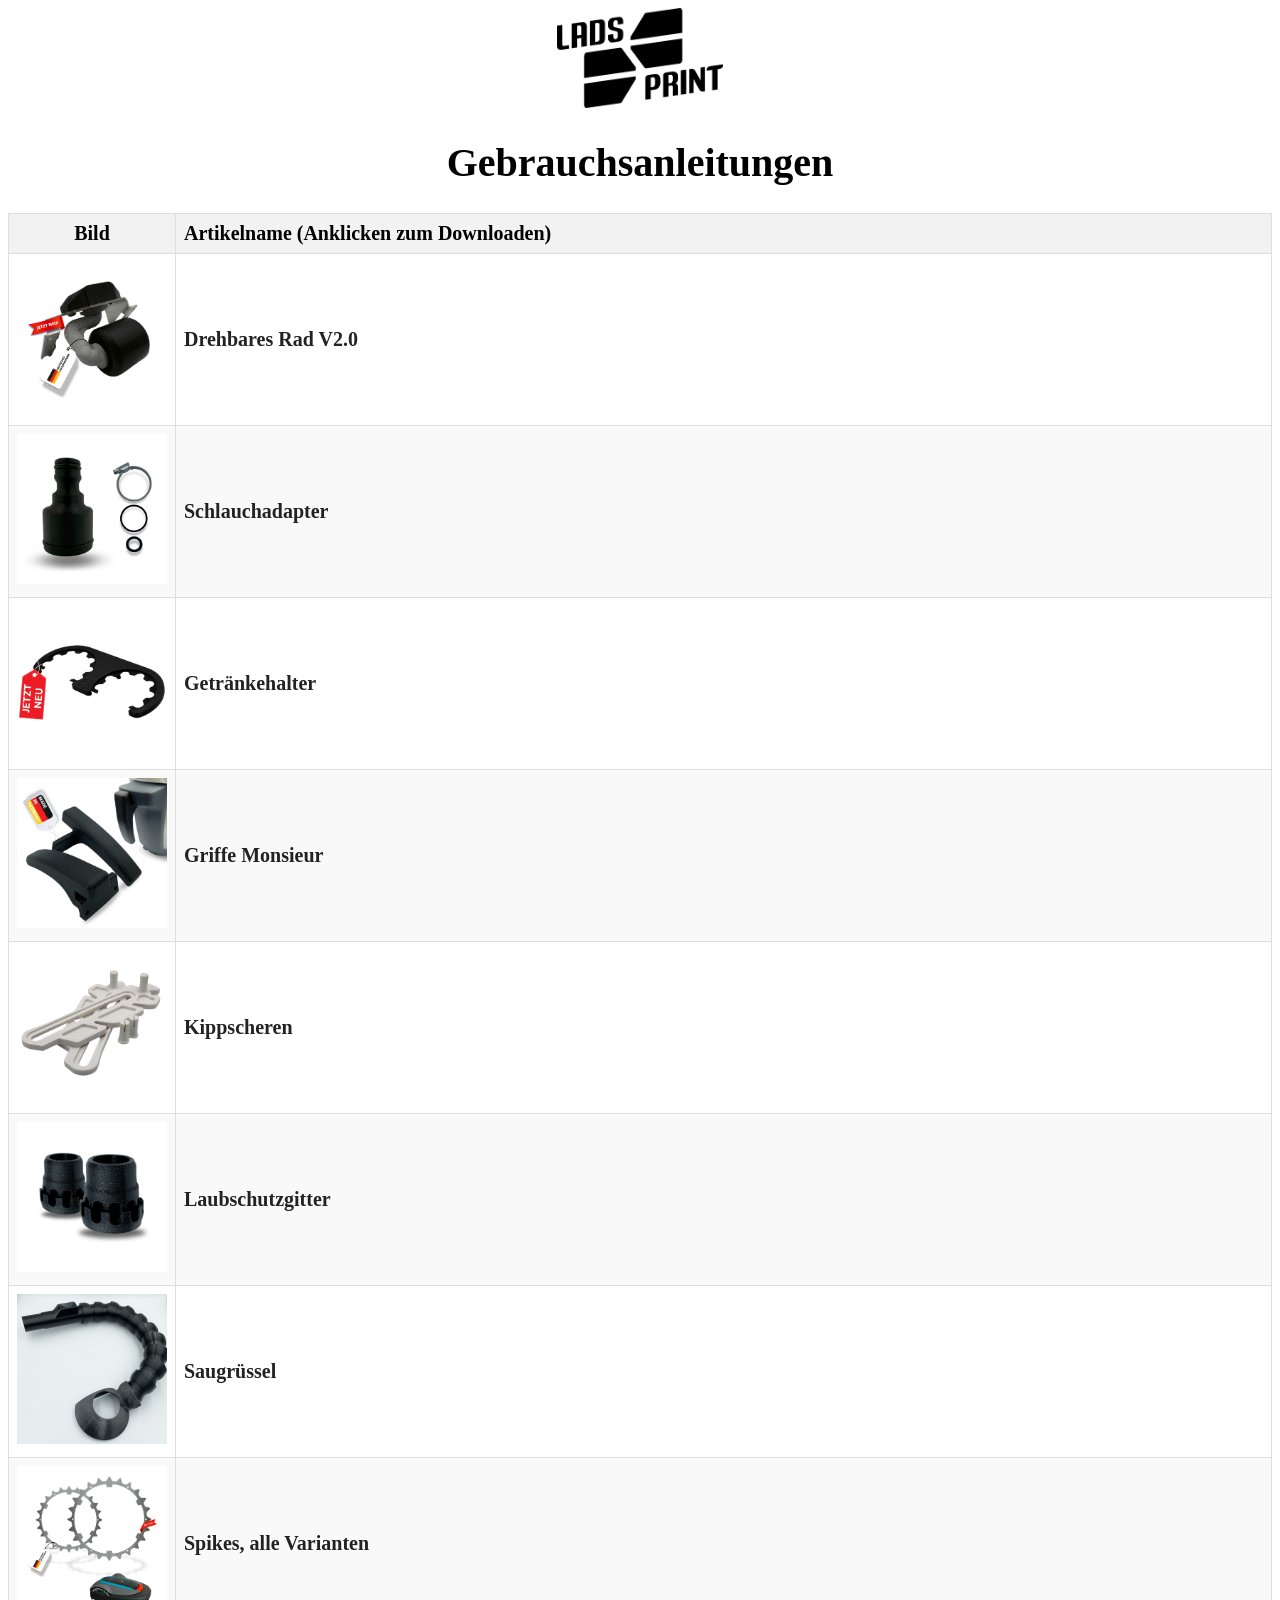
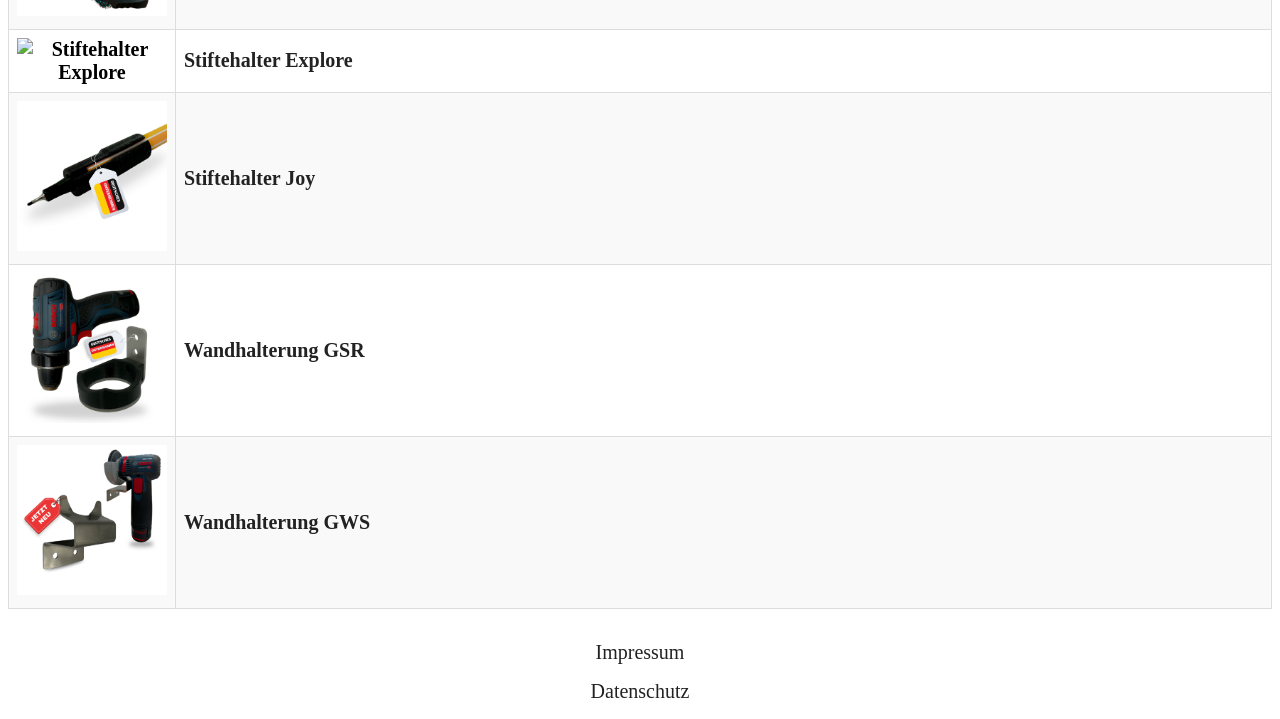
==== index.html @ 2e727a6b "Update" ====
<!DOCTYPE html>
<html lang="de">
<head>
  <meta charset="UTF-8">
  <meta name="viewport" content="width=device-width, initial-scale=1.0">
  <title>PDF-Übersicht</title>
  <link rel="stylesheet" href="https://cdn.datatables.net/2.3.1/css/dataTables.dataTables.css" />
  <style>
    table {
      width: 100%;
      border-collapse: collapse;
    }
    th, td {
      border: 1px solid #ddd;
      padding: 8px;
    }
    th {
      text-align: left;
      background-color: #f2f2f2;
    }
    h1 {
      text-align: center;
      font-size: 40px;
    }
    #meineTabelle td {
      font-size: 20px;
      font-weight: bold;
    }
    #meineTabelle th {
      font-size: 20px;
      font-weight: bold;
    }
    #meineTabelle th:nth-child(1),
    #meineTabelle td:nth-child(1) {
      max-width: 180px; 
      width:120px;
      text-align: center;
      vertical-align: middle;
    }
    #meineTabelle td:nth-child(1) img {
      display: inline-block;
    }
    tr:nth-child(even) {background-color: #f9f9f9;}
    tr:hover {background-color: #eaeaea;}
    a {
      color: #222;
      text-decoration: none;
    }
    a:hover {
      color: #007bff;
      text-decoration: underline;
    }
    header {
      text-align: center;
    }
    footer {
      margin-top: 2em;
      text-align: center;
    }
  </style>
</head>
<body>
  <header>
    <img src="logo/LADS_PRINT_LOGO_SCHWARZ.png" alt="Firmenlogo" style="height: 100px;">
  </header>
  <h1>Gebrauchsanleitungen</h1>
  <table id="meineTabelle">
    <thead>
      <tr>
        <th>Bild</th>
        <th>Artikelname (Anklicken zum Downloaden)</th>
      </tr>
    </thead>
    <tbody>
      <!-- Hier wird der Inhalt per JavaScript eingefügt -->
    </tbody>
  </table>
  <footer>
    <p>
      <a href="impressum.html" style="font-size: 20px;" onclick="sessionStorage.setItem('scrollPosition', window.scrollY);">Impressum</a>
    </p>
    <p>
      <a href="Datenschutz.html" style="font-size: 20px;" onclick="sessionStorage.setItem('scrollPosition', window.scrollY);">Datenschutz</a>
    </p>
  </footer>

  <script src="https://code.jquery.com/jquery-3.7.1.min.js"></script>
  <script src="https://cdn.datatables.net/2.3.1/js/dataTables.js"></script>
  <script>
    // Scrollposition beim Verlassen speichern (z.B. bei Neuladen oder Verlassen der Seite)
    window.addEventListener('beforeunload', function() {
      sessionStorage.setItem('scrollPosition', window.scrollY);
    });

    // Scrollposition auch beim pageshow-Event wiederherstellen (wichtig für bfcache)
    window.addEventListener('pageshow', function(event) {
      // DataTable muss ggf. schon initialisiert sein, daher in setTimeout
      setTimeout(function() {
        const scrollY = sessionStorage.getItem('scrollPosition');
        if (scrollY !== null) {
          window.scrollTo(0, parseInt(scrollY, 10));
          sessionStorage.removeItem('scrollPosition');
        }
      }, 0);
    });

    $(document).ready(function() {
      // Artikeldaten als Array von Objekten
      const artikelListe = [
        { name: "Drehbares Rad V2.0", dateiname: "006_B__DH2.0__Gebrauchsanleitung__25__01__11__V01" },
        { name: "Schlauchadapter", dateiname: "002_EF__12z__V03__Gebrauchsanleitung__25__04__06___V01" },
        { name: "Getränkehalter", dateiname: "005_A__T4__Gebrauchsanleitung__24_09_22__V01" },
        { name: "Griffe Monsieur", dateiname: "019_A__CC__Gebrauchsanweisung__04_12_01__V02" },
        { name: "Kippscheren", dateiname: "023_A__41A__V01__Gebrauchsanleitung__24_10_28__V01" },
        { name: "Laubschutzgitter", dateiname: "027_A__T4__Laubschutzgitter__Gebrauchsanleitung__V01" },
        { name: "Saugrüssel", dateiname: "032_A__Saug_PBD40__Gebrauchsanleitung__V01" },
        { name: "Spikes, alle Varianten", dateiname: "Spikes_Montage_Betriebsanleitung__25_04_06__V03" },
        { name: "Stiftehalter Explore", dateiname: "025_A__Explore__Gebrauchsanweisung__V02" },
        { name: "Stiftehalter Joy", dateiname: "025_B__Joy__Gebrauchsanleitung__24_10_28__V01" },
        { name: "Wandhalterung GSR", dateiname: "035_B__GSR__V01__Gebrauchsanleitung__24__12__30__V02" },
        { name: "Wandhalterung GWS", dateiname: "036_B__GWS_Kantteil__Gebrauchsanleitung__25__05__20__V01" }
        // Weitere Artikel nach gleichem Muster ergänzen
      ];

      const $tbody = $('#meineTabelle tbody');
      artikelListe.forEach(artikel => {
        const bildPfad = `bilder/${artikel.dateiname}.jpg`;
        const pdfPfad = `pdfs/${artikel.dateiname}.pdf`;
        const $tr = $(`
          <tr>
            <td><img src="${bildPfad}" alt="${artikel.name}" style="max-width: 150px; height: auto;"></td>
            <td><a href="${pdfPfad}" target="_blank">${artikel.name}</a></td>
          </tr>
        `);
        $tbody.append($tr);
      });

      // DataTable initialisieren
      $('#meineTabelle').DataTable({
        autoWidth: false,
        order: [[1, 'asc']],
        pageLength: 25,
        language: {
          url: 'https://cdn.datatables.net/plug-ins/2.0.7/i18n/de-DE.json'
        }
      });
    });
  </script>
</body>
</html>
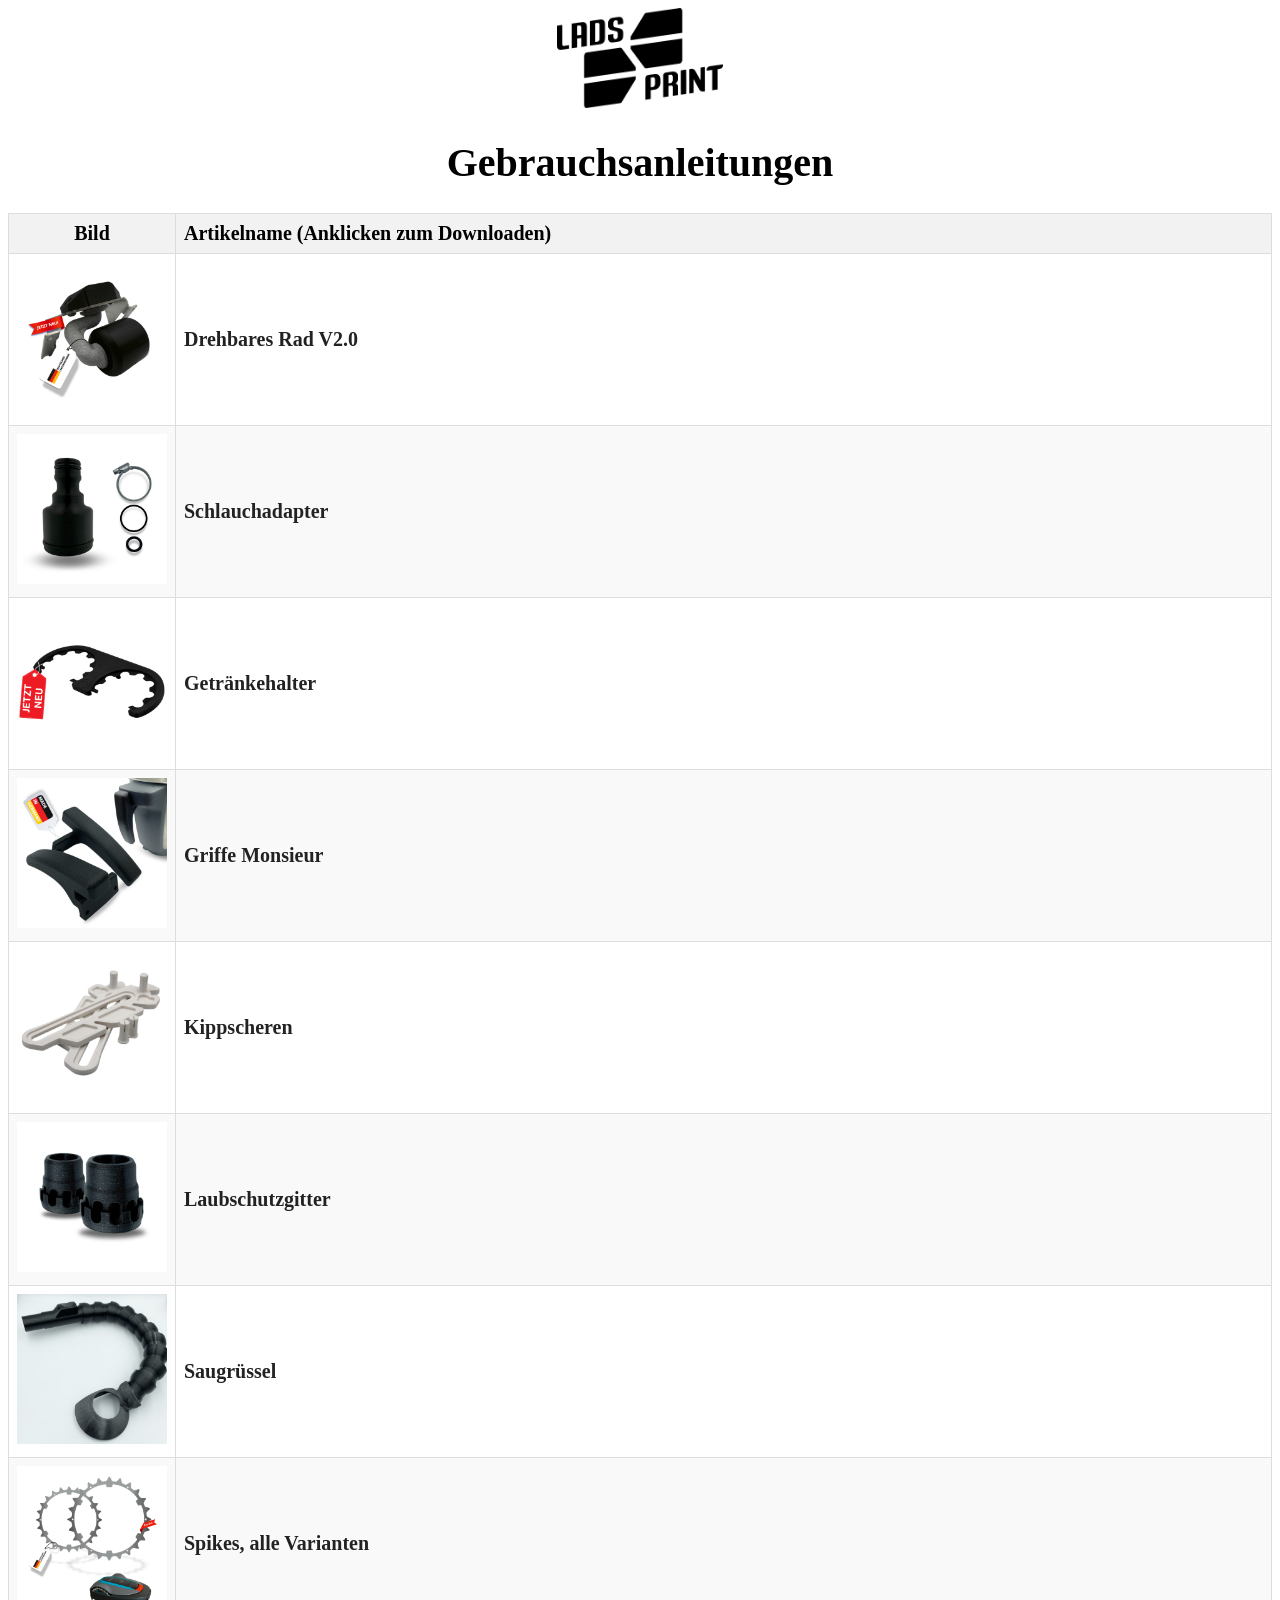
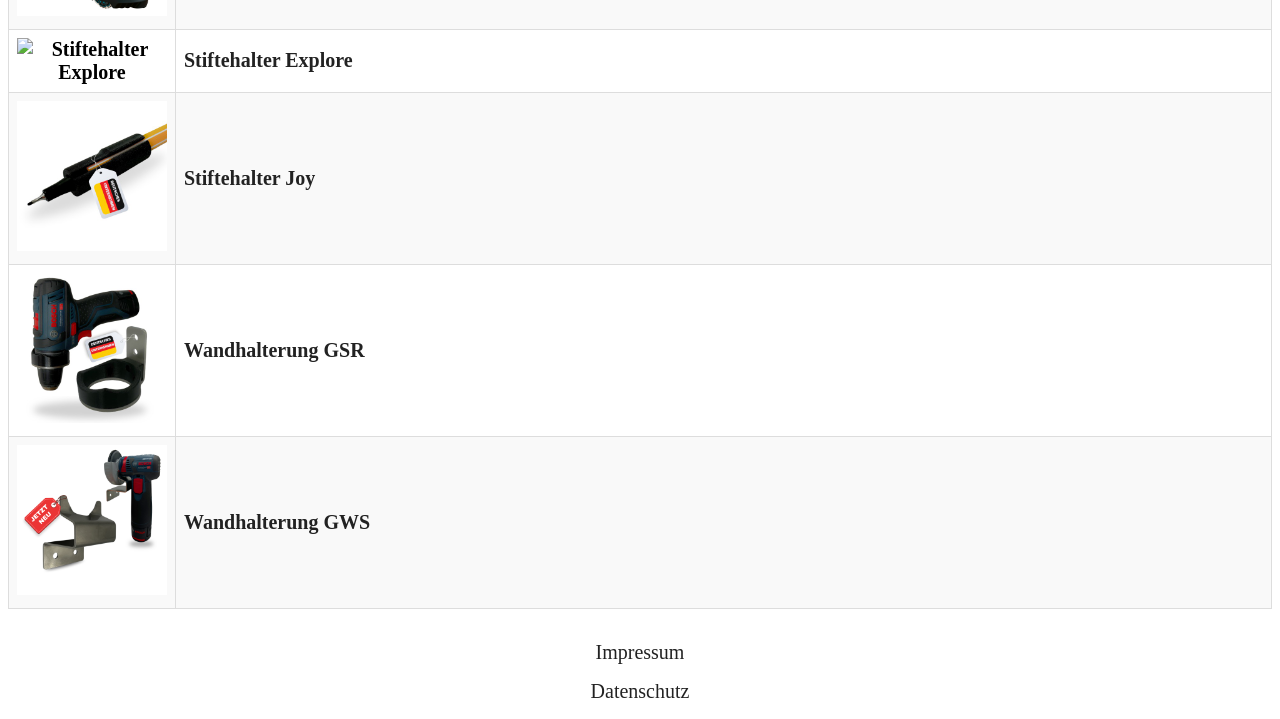
==== commit f8c9fb06: "Schlauchadapter angepasst" ====
--- a/index.html
+++ b/index.html
@@ -108,7 +108,7 @@
       // Artikeldaten als Array von Objekten
       const artikelListe = [
         { name: "Drehbares Rad V2.0", dateiname: "006_B__DH2.0__Gebrauchsanleitung__25__01__11__V01" },
-        { name: "Schlauchadapter", dateiname: "002_EF__12z__V03__Gebrauchsanleitung__25__04__06___V01" },
+        { name: "Schlauchadapter", dateiname: "002_EF__12z__V03__Gebrauchsanleitung__25__05__25___V02" },
         { name: "Getränkehalter", dateiname: "005_A__T4__Gebrauchsanleitung__24_09_22__V01" },
         { name: "Griffe Monsieur", dateiname: "019_A__CC__Gebrauchsanweisung__04_12_01__V02" },
         { name: "Kippscheren", dateiname: "023_A__41A__V01__Gebrauchsanleitung__24_10_28__V01" },
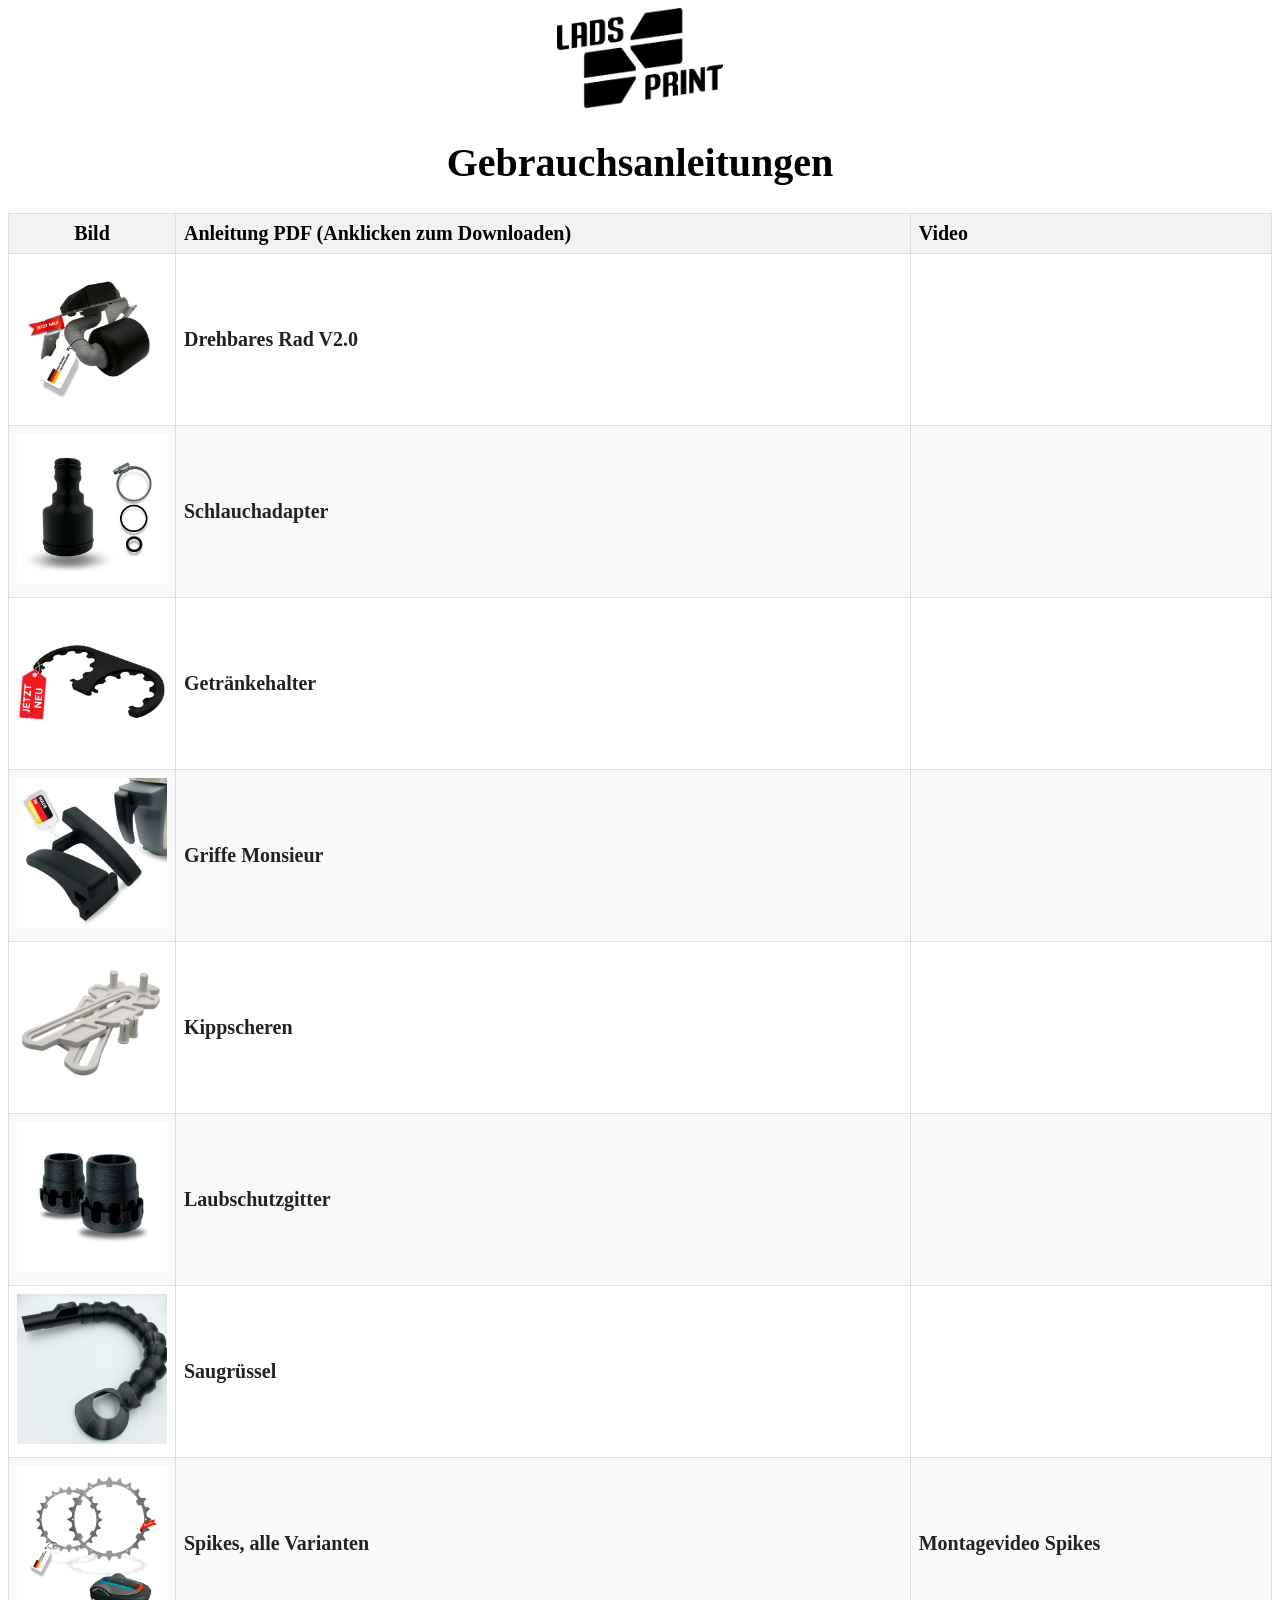
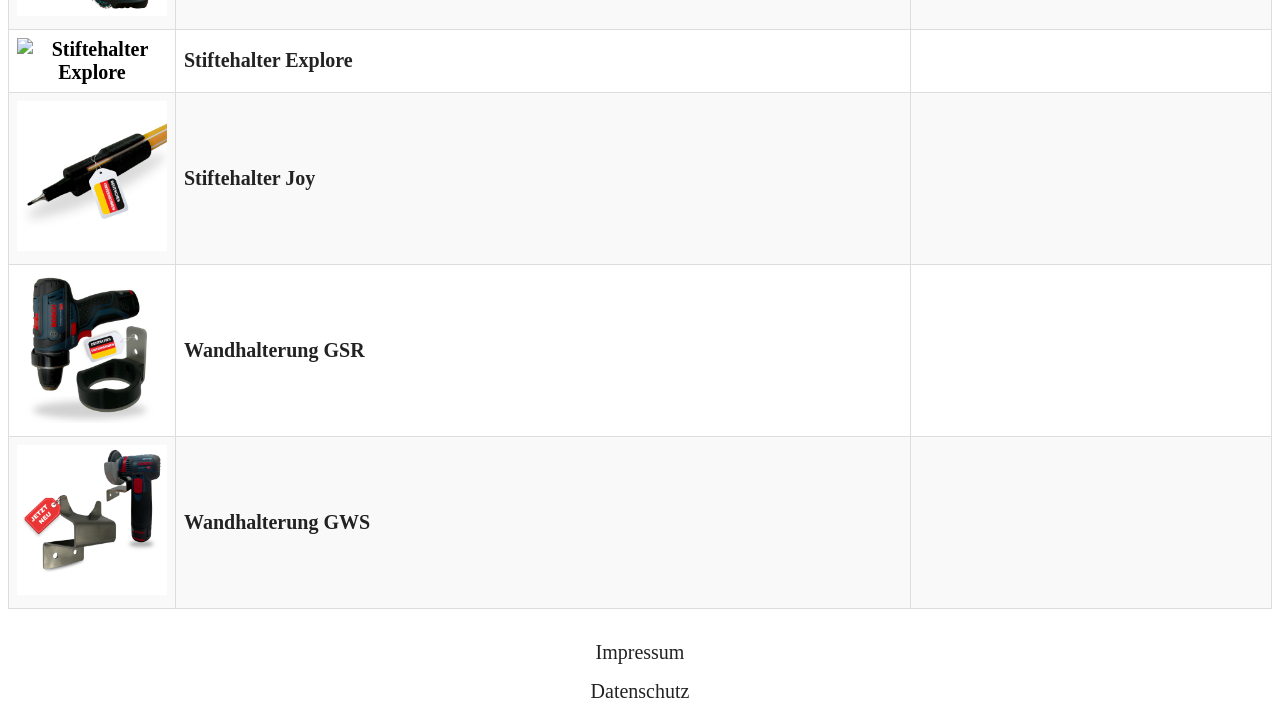
==== commit dfde6b64: "Video Video Spalte eingefügt + Montagevideo Spikes" ====
--- a/index.html
+++ b/index.html
@@ -57,6 +57,49 @@
       margin-top: 2em;
       text-align: center;
     }
+    /* Modal Styles für Video */
+    #videoModal {
+      display: none;
+      position: fixed;
+      z-index: 1000;
+      left: 0; top: 0; width: 100vw; height: 100vh;
+      background: rgba(0,0,0,0.7);
+      justify-content: center;
+      align-items: center;
+    }
+    #videoModalContent {
+      background: #fff;
+      padding: 20px;
+      border-radius: 8px;
+      max-width: 90vw;
+      max-height: 90vh;
+      box-shadow: 0 0 20px #000;
+      position: relative;
+    }
+    #videoModalClose {
+      position: absolute;
+      top: -25px; /* weiter nach oben */
+      right: -25px; /* weiter nach rechts */
+      font-size: 40px;
+      cursor: pointer;
+      color: #333;
+      background: #fff;
+      border-radius: 50%;
+      width: 48px;
+      height: 48px;
+      display: flex;
+      align-items: center;
+      justify-content: center;
+      box-shadow: 0 2px 8px rgba(0,0,0,0.2);
+      z-index: 1100;
+      border: 1px solid #ccc;
+    }
+    #videoModal video {
+      max-width: 80vw;
+      max-height: 70vh;
+      display: block;
+      margin: 0 auto;
+    }
   </style>
 </head>
 <body>
@@ -66,13 +109,14 @@
   <h1>Gebrauchsanleitungen</h1>
   <table id="meineTabelle">
     <thead>
-      <tr>
-        <th>Bild</th>
-        <th>Artikelname (Anklicken zum Downloaden)</th>
-      </tr>
+    <tr>
+      <th>Bild</th>
+      <th>Anleitung PDF (Anklicken zum Downloaden)</th>
+      <th>Video</th>
+    </tr>
     </thead>
     <tbody>
-      <!-- Hier wird der Inhalt per JavaScript eingefügt -->
+    <!-- Hier wird der Inhalt per JavaScript eingefügt -->
     </tbody>
   </table>
   <footer>
@@ -84,6 +128,14 @@
     </p>
   </footer>
 
+  <!-- Video Modal -->
+  <div id="videoModal">
+    <div id="videoModalContent">
+      <span id="videoModalClose">&times;</span>
+      <video id="videoPlayer" controls></video>
+    </div>
+  </div>
+
   <script src="https://code.jquery.com/jquery-3.7.1.min.js"></script>
   <script src="https://cdn.datatables.net/2.3.1/js/dataTables.js"></script>
   <script>
@@ -94,7 +146,6 @@
 
     // Scrollposition auch beim pageshow-Event wiederherstellen (wichtig für bfcache)
     window.addEventListener('pageshow', function(event) {
-      // DataTable muss ggf. schon initialisiert sein, daher in setTimeout
       setTimeout(function() {
         const scrollY = sessionStorage.getItem('scrollPosition');
         if (scrollY !== null) {
@@ -105,7 +156,7 @@
     });
 
     $(document).ready(function() {
-      // Artikeldaten als Array von Objekten
+      // Artikeldaten als Array von Objekten, jetzt mit optionalem video und videoTitle
       const artikelListe = [
         { name: "Drehbares Rad V2.0", dateiname: "006_B__DH2.0__Gebrauchsanleitung__25__01__11__V01" },
         { name: "Schlauchadapter", dateiname: "002_EF__12z__V03__Gebrauchsanleitung__25__05__25___V02" },
@@ -114,7 +165,12 @@
         { name: "Kippscheren", dateiname: "023_A__41A__V01__Gebrauchsanleitung__24_10_28__V01" },
         { name: "Laubschutzgitter", dateiname: "027_A__T4__Laubschutzgitter__Gebrauchsanleitung__V01" },
         { name: "Saugrüssel", dateiname: "032_A__Saug_PBD40__Gebrauchsanleitung__V01" },
-        { name: "Spikes, alle Varianten", dateiname: "Spikes_Montage_Betriebsanleitung__25_04_06__V03" },
+        { 
+          name: "Spikes, alle Varianten", 
+          dateiname: "Spikes_Montage_Betriebsanleitung__25_04_06__V03", 
+          video: "videos/spikes.mp4",
+          videoTitle: "Montagevideo Spikes"
+        },
         { name: "Stiftehalter Explore", dateiname: "025_A__Explore__Gebrauchsanweisung__V02" },
         { name: "Stiftehalter Joy", dateiname: "025_B__Joy__Gebrauchsanleitung__24_10_28__V01" },
         { name: "Wandhalterung GSR", dateiname: "035_B__GSR__V01__Gebrauchsanleitung__24__12__30__V02" },
@@ -126,10 +182,17 @@
       artikelListe.forEach(artikel => {
         const bildPfad = `bilder/${artikel.dateiname}.jpg`;
         const pdfPfad = `pdfs/${artikel.dateiname}.pdf`;
+        // Video-Link, falls vorhanden, mit individuellem Titel
+        let videoHtml = '';
+        if (artikel.video) {
+          const videoLinkText = artikel.videoTitle ? artikel.videoTitle : (artikel.name + " Video");
+          videoHtml = `<a href="#" class="video-link" data-video="${artikel.video}">${videoLinkText}</a>`;
+        }
         const $tr = $(`
           <tr>
             <td><img src="${bildPfad}" alt="${artikel.name}" style="max-width: 150px; height: auto;"></td>
             <td><a href="${pdfPfad}" target="_blank">${artikel.name}</a></td>
+            <td>${videoHtml}</td>
           </tr>
         `);
         $tbody.append($tr);
@@ -144,6 +207,35 @@
           url: 'https://cdn.datatables.net/plug-ins/2.0.7/i18n/de-DE.json'
         }
       });
+
+      // Video Modal Logik
+      $(document).on('click', '.video-link', function(e) {
+        e.preventDefault();
+        const videoSrc = $(this).data('video');
+        const video = $('#videoPlayer');
+        video.attr('src', videoSrc);
+        $('#videoModal').css('display', 'flex');
+        // Video automatisch abspielen
+        setTimeout(function() {
+          video.get(0).play();
+        }, 100);
+      });
+      $('#videoModalClose, #videoModal').on('click', function(e) {
+        // Schließen, wenn auf das X oder den Hintergrund geklickt wird
+        if (e.target === this) {
+          $('#videoPlayer').get(0).pause();
+          $('#videoPlayer').attr('src', '');
+          $('#videoModal').hide();
+        }
+      });
+      // Stoppe Video beim Schließen mit ESC
+      $(document).on('keydown', function(e) {
+        if (e.key === "Escape") {
+          $('#videoPlayer').get(0).pause();
+          $('#videoPlayer').attr('src', '');
+          $('#videoModal').hide();
+        }
+      });
     });
   </script>
 </body>
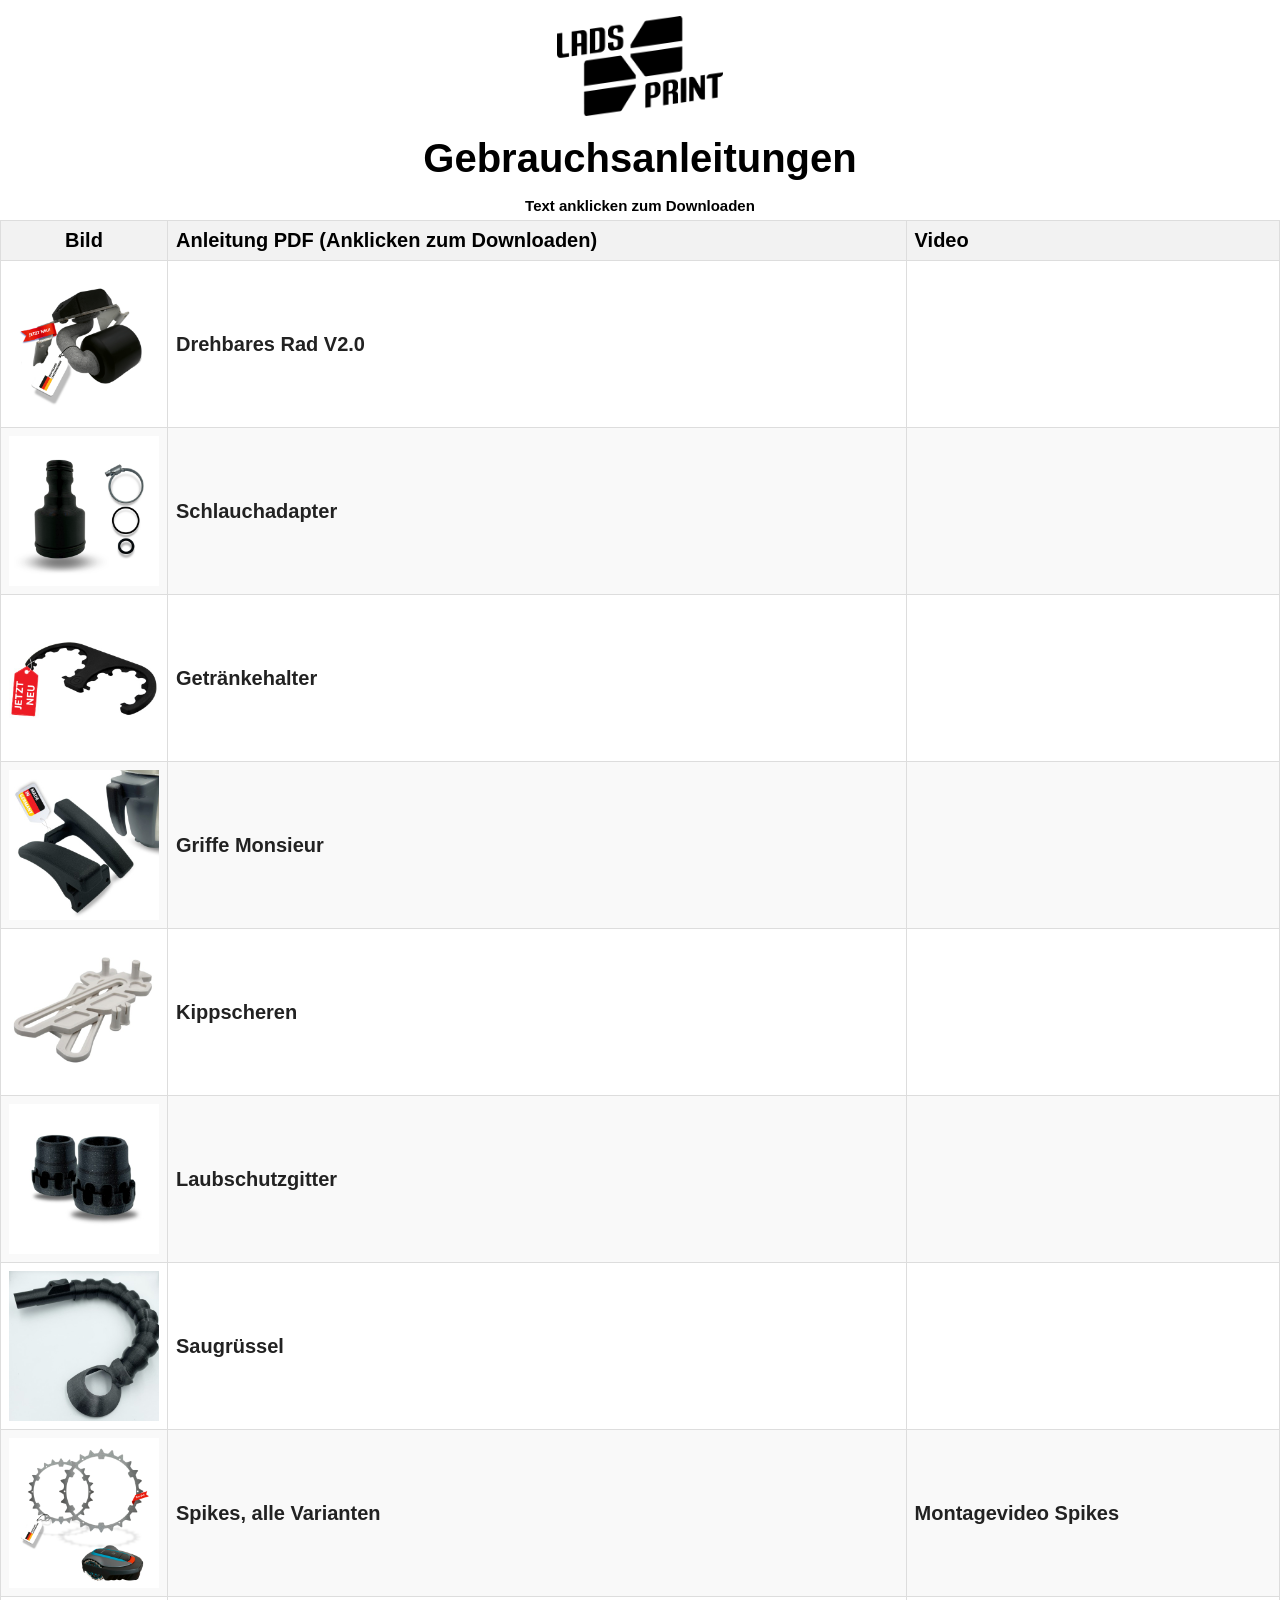
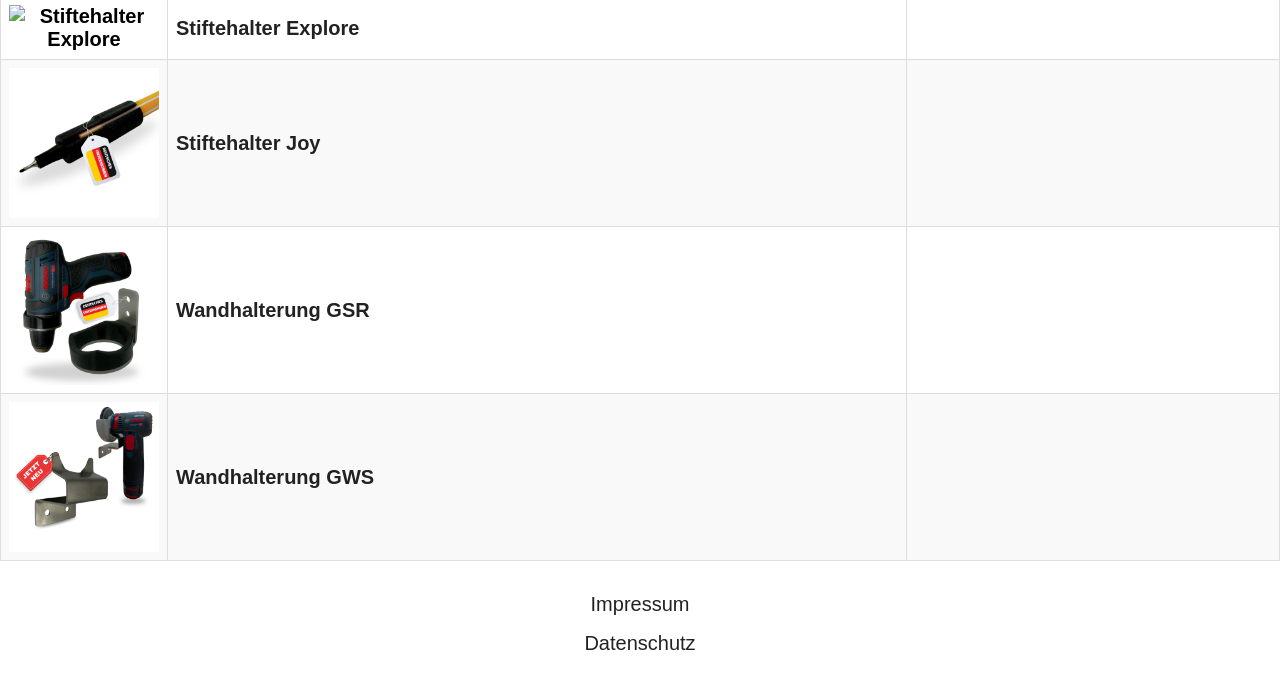
==== commit 77d29df2: "Responsive design angepasst" ====
--- a/index.html
+++ b/index.html
@@ -3,240 +3,219 @@
 <head>
   <meta charset="UTF-8">
   <meta name="viewport" content="width=device-width, initial-scale=1.0">
-  <title>PDF-Übersicht</title>
-  <link rel="stylesheet" href="https://cdn.datatables.net/2.3.1/css/dataTables.dataTables.css" />
+  <title>Gebrauchsanleitungen</title>
+
+  <!-- DataTables -->
+  <link rel="stylesheet"
+        href="https://cdn.datatables.net/2.3.1/css/dataTables.dataTables.css" />
+
   <style>
-    table {
-      width: 100%;
-      border-collapse: collapse;
+  /* ----------------------- Grundlayout ----------------------- */
+  *{box-sizing:border-box}
+  body{margin:0;font-family:Arial,Helvetica,sans-serif}
+
+  table{width:100%;border-collapse:collapse}
+  th,td{border:1px solid #ddd;padding:8px}
+  tr:nth-child(even){background:#f9f9f9}
+  tr:hover{background:#eaeaea}
+
+  th{text-align:left;background:#f2f2f2;font-size:20px;font-weight:bold}
+  td{font-size:20px;font-weight:bold}
+
+  h1{text-align:center;font-size:40px;margin:.4em 0}
+
+  a{color:#222;text-decoration:none}
+  a:hover{color:#007bff;text-decoration:underline}
+
+  header{text-align:center;margin:1em 0}
+  footer{text-align:center;margin:2em 0}
+
+  /* ---------- Spalte 1 (Bild) – nur Desktop / Tablet ---------- */
+  #meineTabelle th:nth-child(1),
+  #meineTabelle td:nth-child(1){
+      max-width:180px;width:120px;text-align:center;vertical-align:middle
+  }
+
+  /* Bild in Tabellenzelle (Standard-Ansicht) */
+  #meineTabelle td img{
+      max-width:150px;height:auto;display:block;margin:0 auto;float:none
+  }
+
+  /* ---------------------- Video-Modal ------------------------- */
+  #videoModal{
+      display:none;position:fixed;z-index:1000;inset:0;
+      background:rgba(0,0,0,.7);justify-content:center;align-items:center
+  }
+  #videoModalContent{
+      position:relative;background:#fff;border-radius:8px;
+      padding:20px;max-width:90vw;max-height:90vh;box-shadow:0 0 20px #000
+  }
+  #videoModalClose{
+      position:absolute;top:-25px;right:-25px;width:48px;height:48px;
+      font-size:40px;color:#333;cursor:pointer;background:#fff;
+      border:1px solid #ccc;border-radius:50%;display:flex;
+      align-items:center;justify-content:center;box-shadow:0 2px 8px rgba(0,0,0,.2)
+  }
+  #videoModal video,#videoIframe{display:block;margin:0 auto;max-width:80vw;max-height:70vh}
+
+  /* -------------------- Breakpoint ≤ 900 px -------------------- */
+  @media(max-width:900px){
+    #videoModalContent{max-width:98vw;padding:5vw 2vw}
+    #videoModal video,#videoIframe{max-width:98vw;max-height:50vh;width:100%;height:auto}
+  }
+
+  /* -------------------- Breakpoint ≤ 700 px -------------------- */
+  @media(max-width:700px){
+    h1{font-size:28px}
+    th,td{font-size:16px;padding:4px}
+    #meineTabelle td img{max-width:100px}
+    #videoModalClose{font-size:30px;width:36px;height:36px;top:-15px;right:-15px}
+  }
+
+  /* -------------------- Breakpoint ≤ 500 px -------------------- */
+  @media(max-width:500px){
+    /* Tabelle 1-spaltig ausgeben */
+    #meineTabelle,#meineTabelle thead,#meineTabelle tbody,
+    #meineTabelle th,#meineTabelle td,#meineTabelle tr{
+      display:block;width:100%
     }
-    th, td {
-      border: 1px solid #ddd;
-      padding: 8px;
+    #meineTabelle thead{display:none}
+    #meineTabelle tr{margin-bottom:15px;border-bottom:2px solid #ccc}
+
+    /* Zelle als Flex-Box → Inhalt zentriert */
+    #meineTabelle td{
+      border:none;min-height:40px;font-size:15px;text-align:center;
+      display:flex;flex-direction:column;align-items:center;justify-content:center
     }
-    th {
-      text-align: left;
-      background-color: #f2f2f2;
+    /* Pseudotitel ausblenden */
+    #meineTabelle td:before{content:none}
+
+    /* Bild klein + zentriert */
+    #meineTabelle td img{
+      max-width:100px;margin:8px 0;display:block;float:none
     }
-    h1 {
-      text-align: center;
-      font-size: 40px;
-    }
-    #meineTabelle td {
-      font-size: 20px;
-      font-weight: bold;
-    }
-    #meineTabelle th {
-      font-size: 20px;
-      font-weight: bold;
-    }
-    #meineTabelle th:nth-child(1),
-    #meineTabelle td:nth-child(1) {
-      max-width: 180px; 
-      width:120px;
-      text-align: center;
-      vertical-align: middle;
-    }
-    #meineTabelle td:nth-child(1) img {
-      display: inline-block;
-    }
-    tr:nth-child(even) {background-color: #f9f9f9;}
-    tr:hover {background-color: #eaeaea;}
-    a {
-      color: #222;
-      text-decoration: none;
-    }
-    a:hover {
-      color: #007bff;
-      text-decoration: underline;
-    }
-    header {
-      text-align: center;
-    }
-    footer {
-      margin-top: 2em;
-      text-align: center;
-    }
-    /* Modal Styles für Video */
-    #videoModal {
-      display: none;
-      position: fixed;
-      z-index: 1000;
-      left: 0; top: 0; width: 100vw; height: 100vh;
-      background: rgba(0,0,0,0.7);
-      justify-content: center;
-      align-items: center;
-    }
-    #videoModalContent {
-      background: #fff;
-      padding: 20px;
-      border-radius: 8px;
-      max-width: 90vw;
-      max-height: 90vh;
-      box-shadow: 0 0 20px #000;
-      position: relative;
-    }
-    #videoModalClose {
-      position: absolute;
-      top: -25px; /* weiter nach oben */
-      right: -25px; /* weiter nach rechts */
-      font-size: 40px;
-      cursor: pointer;
-      color: #333;
-      background: #fff;
-      border-radius: 50%;
-      width: 48px;
-      height: 48px;
-      display: flex;
-      align-items: center;
-      justify-content: center;
-      box-shadow: 0 2px 8px rgba(0,0,0,0.2);
-      z-index: 1100;
-      border: 1px solid #ccc;
-    }
-    #videoModal video {
-      max-width: 80vw;
-      max-height: 70vh;
-      display: block;
-      margin: 0 auto;
-    }
+    #meineTabelle td a{margin:8px 0}
+  }
   </style>
 </head>
 <body>
   <header>
-    <img src="logo/LADS_PRINT_LOGO_SCHWARZ.png" alt="Firmenlogo" style="height: 100px;">
+    <img src="logo/LADS_PRINT_LOGO_SCHWARZ.png"
+         alt="Firmenlogo" style="height:100px">
   </header>
+
   <h1>Gebrauchsanleitungen</h1>
+  <h1 style="font-size: 15px; margin-top: 0.2em;">Text anklicken zum Downloaden</h1>
+
   <table id="meineTabelle">
     <thead>
-    <tr>
-      <th>Bild</th>
-      <th>Anleitung PDF (Anklicken zum Downloaden)</th>
-      <th>Video</th>
-    </tr>
+      <tr>
+        <th>Bild</th>
+        <th>Anleitung PDF (Anklicken zum Downloaden)</th>
+        <th>Video</th>
+      </tr>
     </thead>
-    <tbody>
-    <!-- Hier wird der Inhalt per JavaScript eingefügt -->
-    </tbody>
+    <tbody><!-- Zeilen werden via JS eingefügt --></tbody>
   </table>
+
   <footer>
-    <p>
-      <a href="impressum.html" style="font-size: 20px;" onclick="sessionStorage.setItem('scrollPosition', window.scrollY);">Impressum</a>
-    </p>
-    <p>
-      <a href="Datenschutz.html" style="font-size: 20px;" onclick="sessionStorage.setItem('scrollPosition', window.scrollY);">Datenschutz</a>
-    </p>
+    <p><a href="impressum.html" style="font-size:20px"
+          onclick="sessionStorage.setItem('scrollPosition',window.scrollY)">Impressum</a></p>
+    <p><a href="Datenschutz.html" style="font-size:20px"
+          onclick="sessionStorage.setItem('scrollPosition',window.scrollY)">Datenschutz</a></p>
   </footer>
 
-  <!-- Video Modal -->
+  <!-- --------------- Video-Modal --------------- -->
   <div id="videoModal">
     <div id="videoModalContent">
       <span id="videoModalClose">&times;</span>
-      <video id="videoPlayer" controls></video>
+      <video id="videoPlayer" controls style="display:none"></video>
+      <iframe id="videoIframe" style="display:none"
+              width="800" height="450" frameborder="0"
+              allow="autoplay; encrypted-media" allowfullscreen></iframe>
     </div>
   </div>
 
+  <!-- --------------- Scripte -------------------- -->
   <script src="https://code.jquery.com/jquery-3.7.1.min.js"></script>
   <script src="https://cdn.datatables.net/2.3.1/js/dataTables.js"></script>
+
   <script>
-    // Scrollposition beim Verlassen speichern (z.B. bei Neuladen oder Verlassen der Seite)
-    window.addEventListener('beforeunload', function() {
-      sessionStorage.setItem('scrollPosition', window.scrollY);
-    });
-
-    // Scrollposition auch beim pageshow-Event wiederherstellen (wichtig für bfcache)
-    window.addEventListener('pageshow', function(event) {
-      setTimeout(function() {
-        const scrollY = sessionStorage.getItem('scrollPosition');
-        if (scrollY !== null) {
-          window.scrollTo(0, parseInt(scrollY, 10));
-          sessionStorage.removeItem('scrollPosition');
-        }
-      }, 0);
-    });
-
-    $(document).ready(function() {
-      // Artikeldaten als Array von Objekten, jetzt mit optionalem video und videoTitle
-      const artikelListe = [
-        { name: "Drehbares Rad V2.0", dateiname: "006_B__DH2.0__Gebrauchsanleitung__25__01__11__V01" },
-        { name: "Schlauchadapter", dateiname: "002_EF__12z__V03__Gebrauchsanleitung__25__05__25___V02" },
-        { name: "Getränkehalter", dateiname: "005_A__T4__Gebrauchsanleitung__24_09_22__V01" },
-        { name: "Griffe Monsieur", dateiname: "019_A__CC__Gebrauchsanweisung__04_12_01__V02" },
-        { name: "Kippscheren", dateiname: "023_A__41A__V01__Gebrauchsanleitung__24_10_28__V01" },
-        { name: "Laubschutzgitter", dateiname: "027_A__T4__Laubschutzgitter__Gebrauchsanleitung__V01" },
-        { name: "Saugrüssel", dateiname: "032_A__Saug_PBD40__Gebrauchsanleitung__V01" },
-        { 
-          name: "Spikes, alle Varianten", 
-          dateiname: "Spikes_Montage_Betriebsanleitung__25_04_06__V03", 
-          video: "videos/spikes.mp4",
-          videoTitle: "Montagevideo Spikes"
-        },
-        { name: "Stiftehalter Explore", dateiname: "025_A__Explore__Gebrauchsanweisung__V02" },
-        { name: "Stiftehalter Joy", dateiname: "025_B__Joy__Gebrauchsanleitung__24_10_28__V01" },
-        { name: "Wandhalterung GSR", dateiname: "035_B__GSR__V01__Gebrauchsanleitung__24__12__30__V02" },
-        { name: "Wandhalterung GWS", dateiname: "036_B__GWS_Kantteil__Gebrauchsanleitung__25__05__20__V01" }
-        // Weitere Artikel nach gleichem Muster ergänzen
-      ];
-
-      const $tbody = $('#meineTabelle tbody');
-      artikelListe.forEach(artikel => {
-        const bildPfad = `bilder/${artikel.dateiname}.jpg`;
-        const pdfPfad = `pdfs/${artikel.dateiname}.pdf`;
-        // Video-Link, falls vorhanden, mit individuellem Titel
-        let videoHtml = '';
-        if (artikel.video) {
-          const videoLinkText = artikel.videoTitle ? artikel.videoTitle : (artikel.name + " Video");
-          videoHtml = `<a href="#" class="video-link" data-video="${artikel.video}">${videoLinkText}</a>`;
-        }
-        const $tr = $(`
-          <tr>
-            <td><img src="${bildPfad}" alt="${artikel.name}" style="max-width: 150px; height: auto;"></td>
-            <td><a href="${pdfPfad}" target="_blank">${artikel.name}</a></td>
-            <td>${videoHtml}</td>
-          </tr>
-        `);
-        $tbody.append($tr);
-      });
-
-      // DataTable initialisieren
-      $('#meineTabelle').DataTable({
-        autoWidth: false,
-        order: [[1, 'asc']],
-        pageLength: 25,
-        language: {
-          url: 'https://cdn.datatables.net/plug-ins/2.0.7/i18n/de-DE.json'
-        }
-      });
-
-      // Video Modal Logik
-      $(document).on('click', '.video-link', function(e) {
-        e.preventDefault();
-        const videoSrc = $(this).data('video');
-        const video = $('#videoPlayer');
-        video.attr('src', videoSrc);
-        $('#videoModal').css('display', 'flex');
-        // Video automatisch abspielen
-        setTimeout(function() {
-          video.get(0).play();
-        }, 100);
-      });
-      $('#videoModalClose, #videoModal').on('click', function(e) {
-        // Schließen, wenn auf das X oder den Hintergrund geklickt wird
-        if (e.target === this) {
-          $('#videoPlayer').get(0).pause();
-          $('#videoPlayer').attr('src', '');
-          $('#videoModal').hide();
-        }
-      });
-      // Stoppe Video beim Schließen mit ESC
-      $(document).on('keydown', function(e) {
-        if (e.key === "Escape") {
-          $('#videoPlayer').get(0).pause();
-          $('#videoPlayer').attr('src', '');
-          $('#videoModal').hide();
-        }
-      });
-    });
+  /* ----------- Scroll-Position behalten ----------- */
+  window.addEventListener('beforeunload',()=>sessionStorage.setItem('scrollPosition',window.scrollY));
+  window.addEventListener('pageshow',()=>{const y=sessionStorage.getItem('scrollPosition');
+    if(y!==null){window.scrollTo(0,parseInt(y,10));sessionStorage.removeItem('scrollPosition')}});
+
+  /* ---------------- Daten & DOM ------------------- */
+  $(function(){
+    const artikelListe=[
+      {name:"Drehbares Rad V2.0",dateiname:"006_B__DH2.0__Gebrauchsanleitung__25__01__11__V01"},
+      {name:"Schlauchadapter",dateiname:"002_EF__12z__V03__Gebrauchsanleitung__25__05__25___V02"},
+      {name:"Getränkehalter",dateiname:"005_A__T4__Gebrauchsanleitung__24_09_22__V01"},
+      {name:"Griffe Monsieur",dateiname:"019_A__CC__Gebrauchsanweisung__04_12_01__V02"},
+      {name:"Kippscheren",dateiname:"023_A__41A__V01__Gebrauchsanleitung__24_10_28__V01"},
+      {name:"Laubschutzgitter",dateiname:"027_A__T4__Laubschutzgitter__Gebrauchsanleitung__V01"},
+      {name:"Saugrüssel",dateiname:"032_A__Saug_PBD40__Gebrauchsanleitung__V01"},
+      {
+        name:"Spikes, alle Varianten",
+        dateiname:"Spikes_Montage_Betriebsanleitung__25_04_06__V03",
+        video:"https://www.youtube.com/embed/IlAO6DtBMdc?si=sLlY_Ztoa5T7E-OQ",
+        videoTitle:"Montagevideo Spikes"
+      },
+      {name:"Stiftehalter Explore",dateiname:"025_A__Explore__Gebrauchsanweisung__V02"},
+      {name:"Stiftehalter Joy",dateiname:"025_B__Joy__Gebrauchsanleitung__24_10_28__V01"},
+      {name:"Wandhalterung GSR",dateiname:"035_B__GSR__V01__Gebrauchsanleitung__24__12__30__V02"},
+      {name:"Wandhalterung GWS",dateiname:"036_B__GWS_Kantteil__Gebrauchsanleitung__25__05__20__V01"}
+    ];
+
+    const $tbody=$("#meineTabelle tbody");
+    artikelListe.forEach(a=>{
+      const bild=`bilder/${a.dateiname}.jpg`;
+      const pdf=`pdfs/${a.dateiname}.pdf`;
+      const linkText=a.videoTitle||`${a.name} Video`;
+      const videoCol=a.video?`<a href="#" class="video-link" data-video="${a.video}">${linkText}</a>`:"";
+      $tbody.append(`
+        <tr>
+          <td><img src="${bild}" alt="${a.name}"></td>
+          <td><a href="${pdf}" target="_blank">${a.name}</a></td>
+          <td>${videoCol}</td>
+        </tr>
+      `);
+    });
+
+    /* DataTable */
+    $("#meineTabelle").DataTable({
+      autoWidth:false,order:[[1,"asc"]],pageLength:25,
+      language:{url:"https://cdn.datatables.net/plug-ins/2.0.7/i18n/de-DE.json"}
+    });
+
+    /* ------------- Video-Modal-Logik ------------- */
+    $(document).on("click",".video-link",function(e){
+      e.preventDefault();
+      const src=$(this).data("video");
+      const yt=src.includes("youtube.com/embed");
+      if(yt){
+        let url=src+(src.includes("?")?"&":"?")+"autoplay=1";
+        $("#videoPlayer").hide().attr("src","");
+        $("#videoIframe").attr("src",url).show();
+      }else{
+        $("#videoIframe").hide().attr("src","");
+        $("#videoPlayer").attr("src",src).show()[0].play();
+      }
+      $("#videoModal").css("display","flex");
+    });
+
+    $("#videoModalClose,#videoModal").on("click",function(e){
+      if(e.target!==this)return;
+      $("#videoPlayer")[0].pause();
+      $("#videoPlayer").attr("src","").hide();
+      $("#videoIframe").attr("src","").hide();
+      $("#videoModal").hide();
+    });
+    $(document).on("keydown",e=>{
+      if(e.key==="Escape")$("#videoModalClose").click();
+    });
+  });
   </script>
 </body>
 </html>
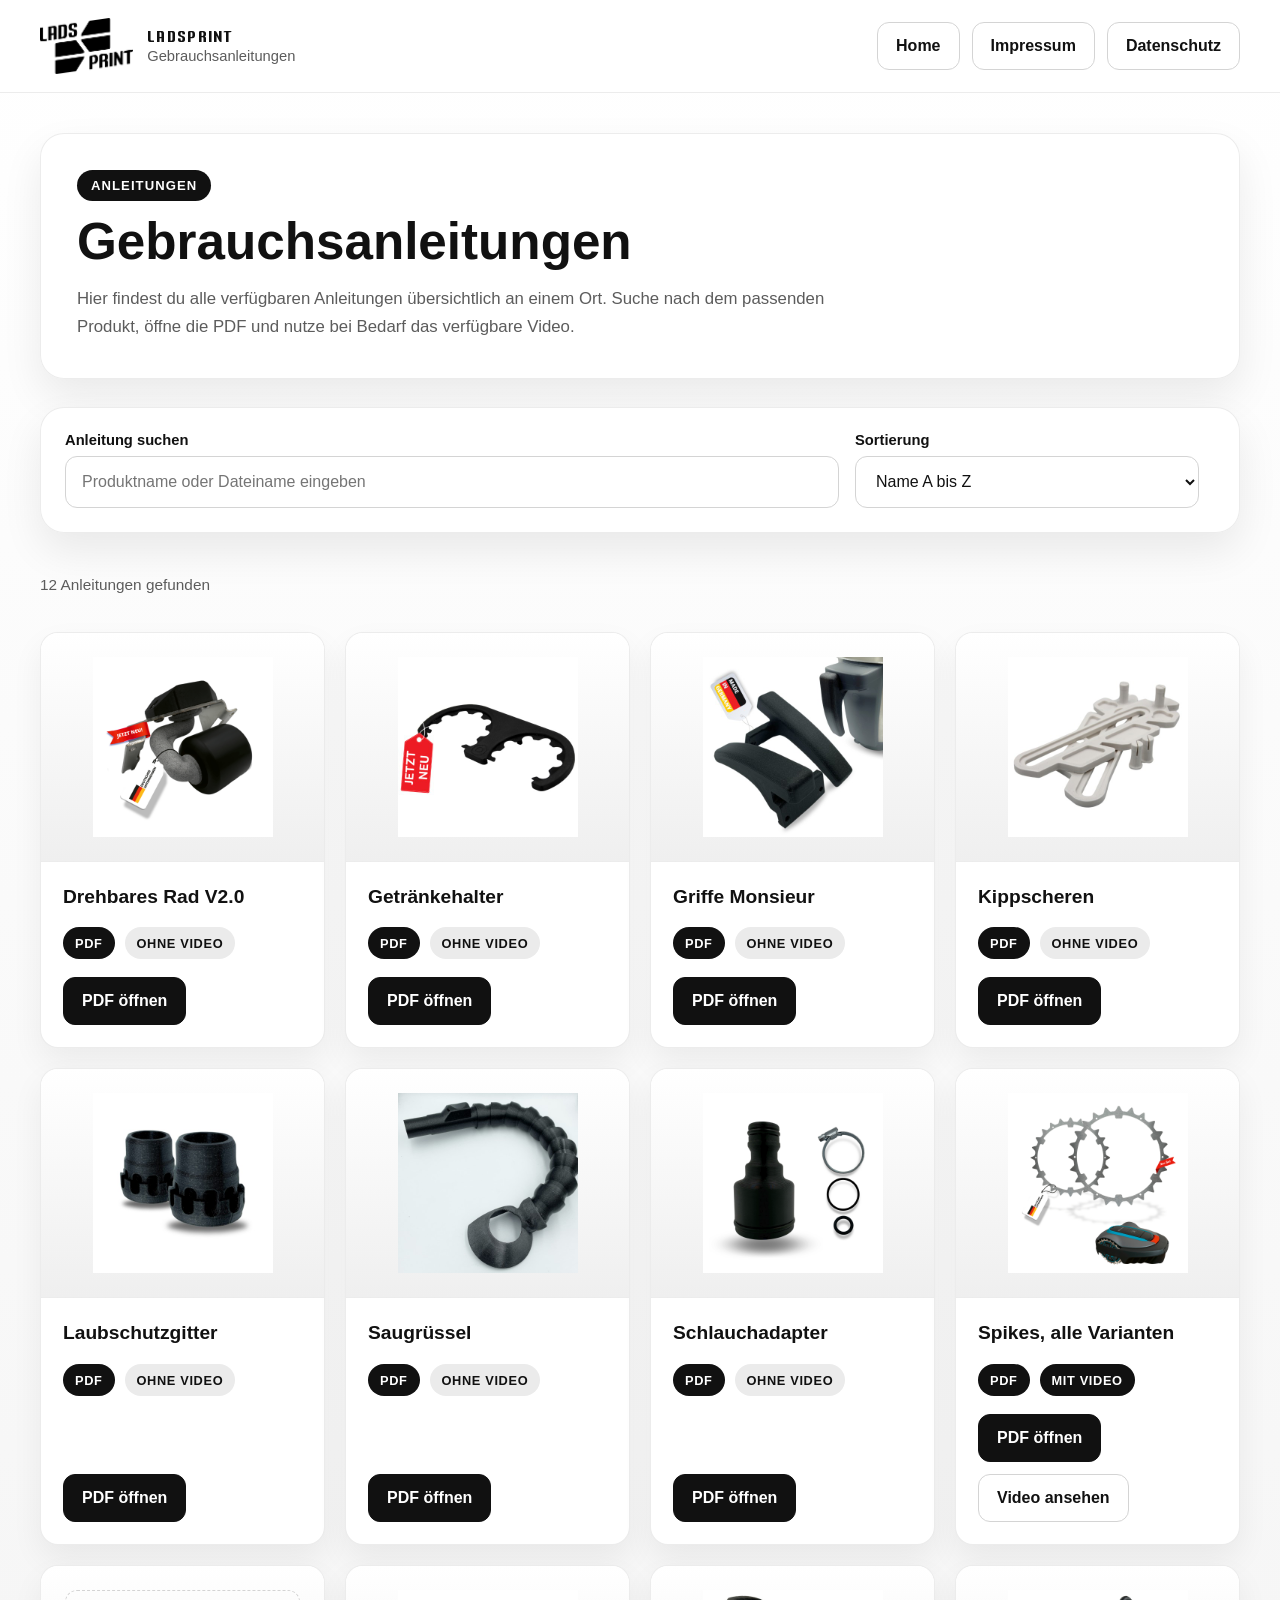
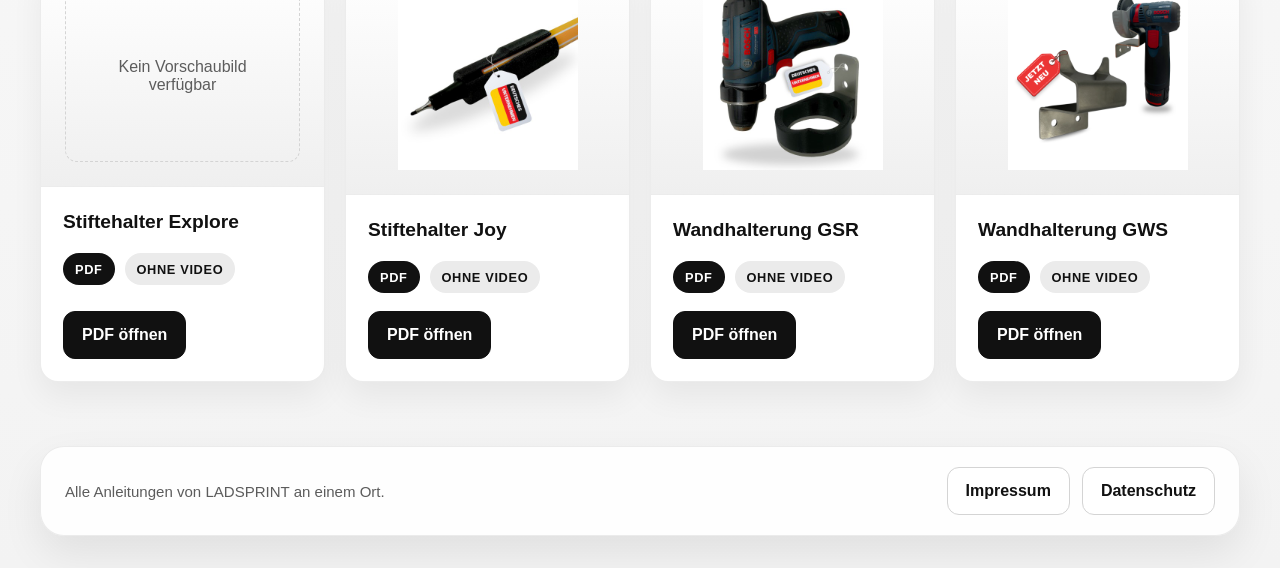
==== commit 5a918509: "Neues Design" ====
--- a/index.html
+++ b/index.html
@@ -3,219 +3,86 @@
 <head>
   <meta charset="UTF-8">
   <meta name="viewport" content="width=device-width, initial-scale=1.0">
-  <title>Gebrauchsanleitungen</title>
-
-  <!-- DataTables -->
-  <link rel="stylesheet"
-        href="https://cdn.datatables.net/2.3.1/css/dataTables.dataTables.css" />
-
-  <style>
-  /* ----------------------- Grundlayout ----------------------- */
-  *{box-sizing:border-box}
-  body{margin:0;font-family:Arial,Helvetica,sans-serif}
-
-  table{width:100%;border-collapse:collapse}
-  th,td{border:1px solid #ddd;padding:8px}
-  tr:nth-child(even){background:#f9f9f9}
-  tr:hover{background:#eaeaea}
-
-  th{text-align:left;background:#f2f2f2;font-size:20px;font-weight:bold}
-  td{font-size:20px;font-weight:bold}
-
-  h1{text-align:center;font-size:40px;margin:.4em 0}
-
-  a{color:#222;text-decoration:none}
-  a:hover{color:#007bff;text-decoration:underline}
-
-  header{text-align:center;margin:1em 0}
-  footer{text-align:center;margin:2em 0}
-
-  /* ---------- Spalte 1 (Bild) – nur Desktop / Tablet ---------- */
-  #meineTabelle th:nth-child(1),
-  #meineTabelle td:nth-child(1){
-      max-width:180px;width:120px;text-align:center;vertical-align:middle
-  }
-
-  /* Bild in Tabellenzelle (Standard-Ansicht) */
-  #meineTabelle td img{
-      max-width:150px;height:auto;display:block;margin:0 auto;float:none
-  }
-
-  /* ---------------------- Video-Modal ------------------------- */
-  #videoModal{
-      display:none;position:fixed;z-index:1000;inset:0;
-      background:rgba(0,0,0,.7);justify-content:center;align-items:center
-  }
-  #videoModalContent{
-      position:relative;background:#fff;border-radius:8px;
-      padding:20px;max-width:90vw;max-height:90vh;box-shadow:0 0 20px #000
-  }
-  #videoModalClose{
-      position:absolute;top:-25px;right:-25px;width:48px;height:48px;
-      font-size:40px;color:#333;cursor:pointer;background:#fff;
-      border:1px solid #ccc;border-radius:50%;display:flex;
-      align-items:center;justify-content:center;box-shadow:0 2px 8px rgba(0,0,0,.2)
-  }
-  #videoModal video,#videoIframe{display:block;margin:0 auto;max-width:80vw;max-height:70vh}
-
-  /* -------------------- Breakpoint ≤ 900 px -------------------- */
-  @media(max-width:900px){
-    #videoModalContent{max-width:98vw;padding:5vw 2vw}
-    #videoModal video,#videoIframe{max-width:98vw;max-height:50vh;width:100%;height:auto}
-  }
-
-  /* -------------------- Breakpoint ≤ 700 px -------------------- */
-  @media(max-width:700px){
-    h1{font-size:28px}
-    th,td{font-size:16px;padding:4px}
-    #meineTabelle td img{max-width:100px}
-    #videoModalClose{font-size:30px;width:36px;height:36px;top:-15px;right:-15px}
-  }
-
-  /* -------------------- Breakpoint ≤ 500 px -------------------- */
-  @media(max-width:500px){
-    /* Tabelle 1-spaltig ausgeben */
-    #meineTabelle,#meineTabelle thead,#meineTabelle tbody,
-    #meineTabelle th,#meineTabelle td,#meineTabelle tr{
-      display:block;width:100%
-    }
-    #meineTabelle thead{display:none}
-    #meineTabelle tr{margin-bottom:15px;border-bottom:2px solid #ccc}
-
-    /* Zelle als Flex-Box → Inhalt zentriert */
-    #meineTabelle td{
-      border:none;min-height:40px;font-size:15px;text-align:center;
-      display:flex;flex-direction:column;align-items:center;justify-content:center
-    }
-    /* Pseudotitel ausblenden */
-    #meineTabelle td:before{content:none}
-
-    /* Bild klein + zentriert */
-    #meineTabelle td img{
-      max-width:100px;margin:8px 0;display:block;float:none
-    }
-    #meineTabelle td a{margin:8px 0}
-  }
-  </style>
+  <title>Gebrauchsanleitungen | LADSPRINT</title>
+  <meta name="description" content="Alle Gebrauchsanleitungen von LADSPRINT zentral an einem Ort. Passende Dokumente schnell finden, als PDF öffnen und bei Bedarf das passende Video ansehen.">
+  <link rel="stylesheet" href="assets/styles.css">
 </head>
 <body>
-  <header>
-    <img src="logo/LADS_PRINT_LOGO_SCHWARZ.png"
-         alt="Firmenlogo" style="height:100px">
-  </header>
+  <div class="site-shell">
 
-  <h1>Gebrauchsanleitungen</h1>
-  <h1 style="font-size: 15px; margin-top: 0.2em;">Text anklicken zum Downloaden</h1>
+    <header class="site-header">
+      <div class="container site-header-inner">
+        <a class="brand" href="index.html" aria-label="Zur Startseite von LADSPRINT">
+          <img class="brand-mark" src="logo/LADS_PRINT_LOGO_SCHWARZ.png" alt="LADSPRINT Logo">
+          <span class="brand-copy">
+            <span class="brand-title">LADSPRINT</span>
+            <span class="brand-subtitle">Gebrauchsanleitungen</span>
+          </span>
+        </a>
 
-  <table id="meineTabelle">
-    <thead>
-      <tr>
-        <th>Bild</th>
-        <th>Anleitung PDF (Anklicken zum Downloaden)</th>
-        <th>Video</th>
-      </tr>
-    </thead>
-    <tbody><!-- Zeilen werden via JS eingefügt --></tbody>
-  </table>
+        <nav class="site-nav" aria-label="Hauptnavigation">
+          <a class="back-link" href="index.html">Home</a>
+          <a class="back-link" href="impressum.html">Impressum</a>
+          <a class="back-link" href="Datenschutz.html">Datenschutz</a>
+        </nav>
+      </div>
+    </header>
 
-  <footer>
-    <p><a href="impressum.html" style="font-size:20px"
-          onclick="sessionStorage.setItem('scrollPosition',window.scrollY)">Impressum</a></p>
-    <p><a href="Datenschutz.html" style="font-size:20px"
-          onclick="sessionStorage.setItem('scrollPosition',window.scrollY)">Datenschutz</a></p>
-  </footer>
+    <main class="page-main">
+      <div class="container">
+        <section class="hero" aria-labelledby="page-title">
+          <span class="hero-eyebrow">Anleitungen</span>
+          <h1 class="page-title" id="page-title">Gebrauchsanleitungen</h1>
+          <p class="page-subtitle">Hier findest du alle verfügbaren Anleitungen übersichtlich an einem Ort. Suche nach dem passenden Produkt, öffne die PDF und nutze bei Bedarf das verfügbare Video.</p>
+        </section>
+
+        <section class="controls-card" aria-label="Filter und Sortierung">
+          <div class="controls-grid">
+            <div class="field">
+              <label for="manual-search">Anleitung suchen</label>
+              <input class="input" id="manual-search" type="search" placeholder="Produktname oder Dateiname eingeben" data-search-input>
+            </div>
+            <div class="field">
+              <label for="manual-sort">Sortierung</label>
+              <select class="select" id="manual-sort" data-sort-select>
+                <option value="name-asc">Name A bis Z</option>
+                <option value="name-desc">Name Z bis A</option>
+                <option value="video-first">Mit Video zuerst</option>
+              </select>
+            </div>
+          </div>
+        </section>
+
+        <div class="results-bar" aria-live="polite">
+          <p class="results-count" data-result-count>0 Anleitungen gefunden</p>
+        </div>
+
+        <section class="cards-grid" data-manual-grid aria-label="Liste der Gebrauchsanleitungen"></section>
+        <section class="notice-card" data-empty-state hidden>Keine Anleitungen gefunden. Passe deine Suche oder Sortierung an.</section>
+      </div>
+    </main>
+
+    <footer class="site-footer">
+      <div class="container site-footer-inner">
+        <p class="footer-note">Alle Anleitungen von LADSPRINT an einem Ort.</p>
+        <div class="footer-links">
+          <a class="back-link" href="impressum.html">Impressum</a>
+          <a class="back-link" href="Datenschutz.html">Datenschutz</a>
+        </div>
+      </div>
+    </footer>
+  </div>
 
   <!-- --------------- Video-Modal --------------- -->
-  <div id="videoModal">
-    <div id="videoModalContent">
-      <span id="videoModalClose">&times;</span>
-      <video id="videoPlayer" controls style="display:none"></video>
-      <iframe id="videoIframe" style="display:none"
-              width="800" height="450" frameborder="0"
-              allow="autoplay; encrypted-media" allowfullscreen></iframe>
+  <div class="video-modal" data-video-modal aria-hidden="true">
+    <div class="video-modal-dialog" data-video-dialog role="dialog" aria-modal="true" aria-label="Videoanzeige">
+      <button class="video-modal-close" type="button" data-video-close aria-label="Video schließen">×</button>
+      <iframe class="video-modal-frame" data-video-iframe allow="autoplay; encrypted-media; picture-in-picture" allowfullscreen hidden></iframe>
+      <video class="video-modal-player" data-video-player controls hidden></video>
     </div>
   </div>
 
   <!-- --------------- Scripte -------------------- -->
-  <script src="https://code.jquery.com/jquery-3.7.1.min.js"></script>
-  <script src="https://cdn.datatables.net/2.3.1/js/dataTables.js"></script>
-
-  <script>
-  /* ----------- Scroll-Position behalten ----------- */
-  window.addEventListener('beforeunload',()=>sessionStorage.setItem('scrollPosition',window.scrollY));
-  window.addEventListener('pageshow',()=>{const y=sessionStorage.getItem('scrollPosition');
-    if(y!==null){window.scrollTo(0,parseInt(y,10));sessionStorage.removeItem('scrollPosition')}});
-
-  /* ---------------- Daten & DOM ------------------- */
-  $(function(){
-    const artikelListe=[
-      {name:"Drehbares Rad V2.0",dateiname:"006_B__DH2.0__Gebrauchsanleitung__25__01__11__V01"},
-      {name:"Schlauchadapter",dateiname:"002_EF__12z__V03__Gebrauchsanleitung__25__05__25___V02"},
-      {name:"Getränkehalter",dateiname:"005_A__T4__Gebrauchsanleitung__24_09_22__V01"},
-      {name:"Griffe Monsieur",dateiname:"019_A__CC__Gebrauchsanweisung__04_12_01__V02"},
-      {name:"Kippscheren",dateiname:"023_A__41A__V01__Gebrauchsanleitung__24_10_28__V01"},
-      {name:"Laubschutzgitter",dateiname:"027_A__T4__Laubschutzgitter__Gebrauchsanleitung__V01"},
-      {name:"Saugrüssel",dateiname:"032_A__Saug_PBD40__Gebrauchsanleitung__V01"},
-      {
-        name:"Spikes, alle Varianten",
-        dateiname:"Spikes_Montage_Betriebsanleitung__25_04_06__V03",
-        video:"https://www.youtube.com/embed/IlAO6DtBMdc?si=sLlY_Ztoa5T7E-OQ",
-        videoTitle:"Montagevideo Spikes"
-      },
-      {name:"Stiftehalter Explore",dateiname:"025_A__Explore__Gebrauchsanweisung__V02"},
-      {name:"Stiftehalter Joy",dateiname:"025_B__Joy__Gebrauchsanleitung__24_10_28__V01"},
-      {name:"Wandhalterung GSR",dateiname:"035_B__GSR__V01__Gebrauchsanleitung__24__12__30__V02"},
-      {name:"Wandhalterung GWS",dateiname:"036_B__GWS_Kantteil__Gebrauchsanleitung__25__05__20__V01"}
-    ];
-
-    const $tbody=$("#meineTabelle tbody");
-    artikelListe.forEach(a=>{
-      const bild=`bilder/${a.dateiname}.jpg`;
-      const pdf=`pdfs/${a.dateiname}.pdf`;
-      const linkText=a.videoTitle||`${a.name} Video`;
-      const videoCol=a.video?`<a href="#" class="video-link" data-video="${a.video}">${linkText}</a>`:"";
-      $tbody.append(`
-        <tr>
-          <td><img src="${bild}" alt="${a.name}"></td>
-          <td><a href="${pdf}" target="_blank">${a.name}</a></td>
-          <td>${videoCol}</td>
-        </tr>
-      `);
-    });
-
-    /* DataTable */
-    $("#meineTabelle").DataTable({
-      autoWidth:false,order:[[1,"asc"]],pageLength:25,
-      language:{url:"https://cdn.datatables.net/plug-ins/2.0.7/i18n/de-DE.json"}
-    });
-
-    /* ------------- Video-Modal-Logik ------------- */
-    $(document).on("click",".video-link",function(e){
-      e.preventDefault();
-      const src=$(this).data("video");
-      const yt=src.includes("youtube.com/embed");
-      if(yt){
-        let url=src+(src.includes("?")?"&":"?")+"autoplay=1";
-        $("#videoPlayer").hide().attr("src","");
-        $("#videoIframe").attr("src",url).show();
-      }else{
-        $("#videoIframe").hide().attr("src","");
-        $("#videoPlayer").attr("src",src).show()[0].play();
-      }
-      $("#videoModal").css("display","flex");
-    });
-
-    $("#videoModalClose,#videoModal").on("click",function(e){
-      if(e.target!==this)return;
-      $("#videoPlayer")[0].pause();
-      $("#videoPlayer").attr("src","").hide();
-      $("#videoIframe").attr("src","").hide();
-      $("#videoModal").hide();
-    });
-    $(document).on("keydown",e=>{
-      if(e.key==="Escape")$("#videoModalClose").click();
-    });
-  });
-  </script>
+  <script src="assets/app.js" defer></script>
 </body>
 </html>
--- a/assets/styles.css
+++ b/assets/styles.css
@@ -0,0 +1,720 @@
+:root {
+  color-scheme: light;
+  --background: #f5f5f5;
+  --surface: #ffffff;
+  --surface-muted: #ebebeb;
+  --text: #111111;
+  --text-muted: #5c5c5c;
+  --border: #d4d4d4;
+  --border-strong: #222222;
+  --shadow: 0 18px 40px rgba(0, 0, 0, 0.08);
+  --radius-lg: 24px;
+  --radius-md: 18px;
+  --radius-sm: 12px;
+  --container: 1200px;
+}
+
+@font-face {
+  font-family: 'ltEnergy';
+  src: url('../data/LTEnergy.ttf') format('truetype'), local('ltEnergy'), local('LT Energy'), local('LTENERGY');
+  font-display: swap;
+}
+
+* {
+  box-sizing: border-box;
+}
+
+html {
+  scroll-behavior: smooth;
+}
+
+body {
+  margin: 0;
+  min-height: 100vh;
+  font-family: Arial, Helvetica, sans-serif;
+  background: linear-gradient(180deg, #ffffff 0%, #f3f3f3 100%);
+  color: var(--text);
+}
+
+a {
+  color: inherit;
+}
+
+img {
+  max-width: 100%;
+  display: block;
+}
+
+button,
+input,
+select {
+  font: inherit;
+}
+
+.site-shell {
+  min-height: 100vh;
+  display: flex;
+  flex-direction: column;
+}
+
+[data-admin-only] {
+  display: none !important;
+}
+
+body.is-admin [data-admin-only] {
+  display: initial !important;
+}
+
+body.is-admin .field[data-admin-only] {
+  display: flex !important;
+}
+
+body.is-admin .admin-card[data-admin-only] {
+  display: block !important;
+}
+
+.container {
+  width: min(calc(100% - 32px), var(--container));
+  margin: 0 auto;
+}
+
+.site-header {
+  position: sticky;
+  top: 0;
+  z-index: 20;
+  backdrop-filter: blur(14px);
+  background: rgba(255, 255, 255, 0.9);
+  border-bottom: 1px solid rgba(17, 17, 17, 0.08);
+}
+
+.site-header-inner {
+  display: flex;
+  align-items: center;
+  justify-content: space-between;
+  gap: 20px;
+  padding: 18px 0;
+}
+
+.brand {
+  display: inline-flex;
+  align-items: center;
+  gap: 14px;
+  text-decoration: none;
+}
+
+.brand-mark {
+  height: 56px;
+  width: auto;
+}
+
+.brand-copy {
+  display: flex;
+  flex-direction: column;
+  gap: 2px;
+}
+
+.brand-title {
+  font-size: 1rem;
+  font-family: 'ltEnergy', Arial, Helvetica, sans-serif;
+  font-weight: 700;
+  letter-spacing: 0.08em;
+  text-transform: uppercase;
+}
+
+.brand-subtitle {
+  color: var(--text-muted);
+  font-size: 0.92rem;
+}
+
+.site-nav {
+  display: flex;
+  align-items: center;
+  gap: 12px;
+  flex-wrap: wrap;
+}
+
+.page-main {
+  flex: 1;
+  padding: 40px 0 64px;
+}
+
+.hero {
+  margin-bottom: 28px;
+  padding: 36px;
+  background: rgba(255, 255, 255, 0.82);
+  border: 1px solid rgba(17, 17, 17, 0.08);
+  border-radius: var(--radius-lg);
+  box-shadow: var(--shadow);
+}
+
+.hero-eyebrow {
+  display: inline-flex;
+  align-items: center;
+  gap: 8px;
+  margin-bottom: 14px;
+  padding: 8px 14px;
+  border-radius: 999px;
+  background: #111111;
+  color: #ffffff;
+  font-size: 0.82rem;
+  font-weight: 700;
+  letter-spacing: 0.08em;
+  text-transform: uppercase;
+}
+
+.page-title {
+  margin: 0;
+  font-size: clamp(2rem, 4vw, 3.6rem);
+  line-height: 1.05;
+}
+
+.page-subtitle {
+  max-width: 760px;
+  margin: 16px 0 0;
+  color: var(--text-muted);
+  font-size: 1.05rem;
+  line-height: 1.7;
+}
+
+.controls-card,
+.admin-card,
+.legal-card,
+.notice-card {
+  background: rgba(255, 255, 255, 0.9);
+  border: 1px solid rgba(17, 17, 17, 0.08);
+  border-radius: var(--radius-lg);
+  box-shadow: var(--shadow);
+}
+
+.controls-card {
+  padding: 24px;
+  margin-bottom: 28px;
+}
+
+.admin-card {
+  padding: 24px;
+  margin-bottom: 28px;
+}
+
+.controls-grid {
+  display: grid;
+  grid-template-columns: minmax(0, 1.8fr) minmax(220px, 0.8fr) auto;
+  gap: 16px;
+  align-items: end;
+}
+
+.field {
+  display: flex;
+  flex-direction: column;
+  gap: 8px;
+}
+
+.field label {
+  font-size: 0.92rem;
+  font-weight: 700;
+}
+
+.input,
+.select {
+  width: 100%;
+  min-height: 52px;
+  padding: 0 16px;
+  border: 1px solid var(--border);
+  border-radius: var(--radius-sm);
+  background: #ffffff;
+  color: var(--text);
+  transition: border-color 0.2s ease, box-shadow 0.2s ease, transform 0.2s ease;
+}
+
+.textarea {
+  width: 100%;
+  min-height: 52px;
+  padding: 14px 16px;
+  border: 1px solid var(--border);
+  border-radius: var(--radius-sm);
+  background: #ffffff;
+  color: var(--text);
+  resize: vertical;
+  transition: border-color 0.2s ease, box-shadow 0.2s ease, transform 0.2s ease;
+}
+
+.input:focus,
+.select:focus,
+.textarea:focus,
+.btn:focus,
+.icon-btn:focus,
+.video-modal-close:focus {
+  outline: none;
+  border-color: var(--border-strong);
+  box-shadow: 0 0 0 4px rgba(17, 17, 17, 0.08);
+}
+
+.admin-card-header {
+  display: flex;
+  align-items: flex-start;
+  justify-content: space-between;
+  gap: 16px;
+  margin-bottom: 20px;
+}
+
+.admin-card-title,
+.admin-panel-title {
+  margin: 0;
+}
+
+.admin-card-text {
+  margin: 10px 0 0;
+  color: var(--text-muted);
+  line-height: 1.6;
+}
+
+.admin-status {
+  min-width: 220px;
+  margin: 0;
+  padding: 12px 14px;
+  border-radius: var(--radius-sm);
+  background: #f1f1f1;
+  color: var(--text);
+  font-size: 0.92rem;
+  font-weight: 700;
+  text-align: center;
+}
+
+.admin-status.is-success {
+  background: #111111;
+  color: #ffffff;
+}
+
+.admin-status.is-warning {
+  background: #ebebeb;
+  color: #111111;
+}
+
+.admin-status.is-error {
+  background: #e2e2e2;
+  color: #111111;
+  border: 1px solid var(--border);
+}
+
+.admin-grid,
+.admin-form-grid {
+  display: grid;
+  gap: 18px;
+}
+
+.admin-grid {
+  grid-template-columns: repeat(2, minmax(0, 1fr));
+}
+
+.admin-form-grid {
+  grid-template-columns: repeat(2, minmax(0, 1fr));
+}
+
+.admin-panel {
+  display: flex;
+  flex-direction: column;
+  gap: 16px;
+  padding: 20px;
+  border: 1px solid rgba(17, 17, 17, 0.08);
+  border-radius: var(--radius-md);
+  background: linear-gradient(180deg, #ffffff 0%, #f7f7f7 100%);
+}
+
+.admin-steps {
+  display: grid;
+  gap: 12px;
+}
+
+.admin-step {
+  display: flex;
+  gap: 12px;
+  align-items: flex-start;
+  padding: 14px 16px;
+  border: 1px solid rgba(17, 17, 17, 0.08);
+  border-radius: var(--radius-sm);
+  background: rgba(255, 255, 255, 0.78);
+}
+
+.admin-step-index {
+  display: inline-flex;
+  align-items: center;
+  justify-content: center;
+  flex-shrink: 0;
+  width: 28px;
+  height: 28px;
+  border-radius: 999px;
+  background: #111111;
+  color: #ffffff;
+  font-size: 0.82rem;
+  font-weight: 700;
+}
+
+.admin-step-text {
+  margin: 0;
+  color: var(--text-muted);
+  line-height: 1.6;
+}
+
+.admin-actions-compact {
+  display: flex;
+  gap: 12px;
+  flex-wrap: wrap;
+}
+
+.admin-hint {
+  margin: 0;
+  color: var(--text-muted);
+  font-size: 0.92rem;
+  line-height: 1.6;
+}
+
+.results-bar {
+  display: flex;
+  justify-content: space-between;
+  align-items: center;
+  gap: 16px;
+  margin-bottom: 22px;
+  flex-wrap: wrap;
+}
+
+.results-count {
+  color: var(--text-muted);
+  font-size: 0.96rem;
+}
+
+.cards-grid {
+  display: grid;
+  grid-template-columns: repeat(auto-fit, minmax(270px, 1fr));
+  gap: 20px;
+}
+
+.manual-card {
+  display: flex;
+  flex-direction: column;
+  overflow: hidden;
+  background: var(--surface);
+  border: 1px solid rgba(17, 17, 17, 0.08);
+  border-radius: var(--radius-md);
+  box-shadow: 0 14px 32px rgba(0, 0, 0, 0.06);
+}
+
+.manual-card-media {
+  position: relative;
+  display: flex;
+  align-items: center;
+  justify-content: center;
+  min-height: 220px;
+  padding: 24px;
+  background: linear-gradient(180deg, #ffffff 0%, #efefef 100%);
+  border-bottom: 1px solid rgba(17, 17, 17, 0.08);
+}
+
+.manual-card-media img {
+  width: 100%;
+  max-height: 180px;
+  object-fit: contain;
+}
+
+.manual-card-fallback {
+  display: none;
+  align-items: center;
+  justify-content: center;
+  width: 100%;
+  min-height: 172px;
+  border: 1px dashed var(--border);
+  border-radius: var(--radius-sm);
+  color: var(--text-muted);
+  text-align: center;
+  padding: 18px;
+}
+
+.manual-card-media.is-fallback .manual-card-fallback {
+  display: flex;
+}
+
+.manual-card-media.is-fallback img {
+  display: none;
+}
+
+.manual-card-body {
+  display: flex;
+  flex: 1;
+  flex-direction: column;
+  gap: 18px;
+  padding: 22px;
+}
+
+.manual-card-title {
+  margin: 0;
+  font-size: 1.2rem;
+  line-height: 1.35;
+}
+
+.manual-card-meta {
+  display: flex;
+  align-items: center;
+  gap: 10px;
+  flex-wrap: wrap;
+}
+
+.badge {
+  display: inline-flex;
+  align-items: center;
+  min-height: 32px;
+  padding: 0 12px;
+  border-radius: 999px;
+  background: #111111;
+  color: #ffffff;
+  font-size: 0.8rem;
+  font-weight: 700;
+  letter-spacing: 0.05em;
+  text-transform: uppercase;
+}
+
+.badge.is-muted {
+  background: var(--surface-muted);
+  color: var(--text);
+}
+
+.manual-card-actions {
+  display: flex;
+  gap: 12px;
+  flex-wrap: wrap;
+  margin-top: auto;
+}
+
+.btn,
+.icon-btn,
+.back-link {
+  display: inline-flex;
+  align-items: center;
+  justify-content: center;
+  gap: 8px;
+  min-height: 48px;
+  padding: 0 18px;
+  border-radius: var(--radius-sm);
+  border: 1px solid #111111;
+  background: #111111;
+  color: #ffffff;
+  text-decoration: none;
+  font-weight: 700;
+  cursor: pointer;
+  transition: transform 0.2s ease, background 0.2s ease, color 0.2s ease, border-color 0.2s ease;
+}
+
+.btn:hover,
+.icon-btn:hover,
+.back-link:hover {
+  transform: translateY(-1px);
+}
+
+.btn.is-secondary,
+.icon-btn.is-secondary,
+.back-link {
+  background: #ffffff;
+  color: #111111;
+  border-color: var(--border);
+}
+
+.btn[disabled] {
+  cursor: not-allowed;
+  opacity: 0.55;
+  transform: none;
+}
+
+.notice-card {
+  padding: 28px;
+  text-align: center;
+  color: var(--text-muted);
+}
+
+.site-footer {
+  padding: 0 0 32px;
+}
+
+.site-footer-inner {
+  display: flex;
+  justify-content: space-between;
+  align-items: center;
+  gap: 16px;
+  padding: 20px 24px;
+  background: rgba(255, 255, 255, 0.9);
+  border: 1px solid rgba(17, 17, 17, 0.08);
+  border-radius: var(--radius-lg);
+  box-shadow: var(--shadow);
+  flex-wrap: wrap;
+}
+
+.footer-links {
+  display: flex;
+  gap: 12px;
+  flex-wrap: wrap;
+}
+
+.footer-note {
+  color: var(--text-muted);
+  font-size: 0.94rem;
+}
+
+.legal-layout {
+  display: grid;
+  gap: 24px;
+}
+
+.legal-card {
+  padding: 32px;
+}
+
+.legal-card h1,
+.legal-card h2,
+.legal-card p,
+.legal-card ul {
+  margin-top: 0;
+}
+
+.legal-card h1 {
+  margin-bottom: 20px;
+  font-size: clamp(1.8rem, 3vw, 2.6rem);
+}
+
+.legal-card h2 {
+  margin-bottom: 14px;
+  font-size: 1.2rem;
+}
+
+.legal-card p,
+.legal-card li {
+  color: #222222;
+  line-height: 1.7;
+}
+
+.legal-actions {
+  display: flex;
+  gap: 12px;
+  flex-wrap: wrap;
+}
+
+.video-modal {
+  position: fixed;
+  inset: 0;
+  z-index: 50;
+  display: none;
+  align-items: center;
+  justify-content: center;
+  padding: 20px;
+  background: rgba(0, 0, 0, 0.72);
+}
+
+.video-modal.is-open {
+  display: flex;
+}
+
+.video-modal-dialog {
+  position: relative;
+  width: min(100%, 960px);
+  padding: 18px;
+  background: #0f0f0f;
+  border-radius: var(--radius-md);
+  box-shadow: 0 24px 48px rgba(0, 0, 0, 0.34);
+}
+
+.video-modal-frame,
+.video-modal-player {
+  width: 100%;
+  aspect-ratio: 16 / 9;
+  border: 0;
+  border-radius: var(--radius-sm);
+  background: #000000;
+}
+
+.video-modal-frame[hidden],
+.video-modal-player[hidden] {
+  display: none;
+}
+
+.video-modal-close {
+  position: absolute;
+  top: 14px;
+  right: 14px;
+  width: 44px;
+  height: 44px;
+  border: 1px solid rgba(255, 255, 255, 0.18);
+  border-radius: 999px;
+  background: rgba(255, 255, 255, 0.08);
+  color: #ffffff;
+  cursor: pointer;
+}
+
+.sr-only {
+  position: absolute;
+  width: 1px;
+  height: 1px;
+  padding: 0;
+  margin: -1px;
+  overflow: hidden;
+  clip: rect(0, 0, 0, 0);
+  white-space: nowrap;
+  border: 0;
+}
+
+@media (max-width: 900px) {
+  .controls-grid {
+    grid-template-columns: 1fr;
+  }
+
+  .admin-grid,
+  .admin-form-grid {
+    grid-template-columns: 1fr;
+  }
+
+  .site-header-inner {
+    align-items: flex-start;
+    flex-direction: column;
+  }
+
+  .hero,
+  .controls-card,
+  .admin-card,
+  .legal-card {
+    padding: 24px;
+  }
+
+  .admin-card-header {
+    flex-direction: column;
+  }
+}
+
+@media (max-width: 640px) {
+  .container {
+    width: min(calc(100% - 20px), var(--container));
+  }
+
+  .page-main {
+    padding: 24px 0 40px;
+  }
+
+  .brand {
+    align-items: flex-start;
+  }
+
+  .brand-mark {
+    height: 48px;
+  }
+
+  .manual-card-actions,
+  .footer-links,
+  .legal-actions,
+  .site-nav {
+    width: 100%;
+  }
+
+  .btn,
+  .icon-btn,
+  .back-link {
+    width: 100%;
+  }
+
+  .site-footer-inner {
+    padding: 18px;
+  }
+}
